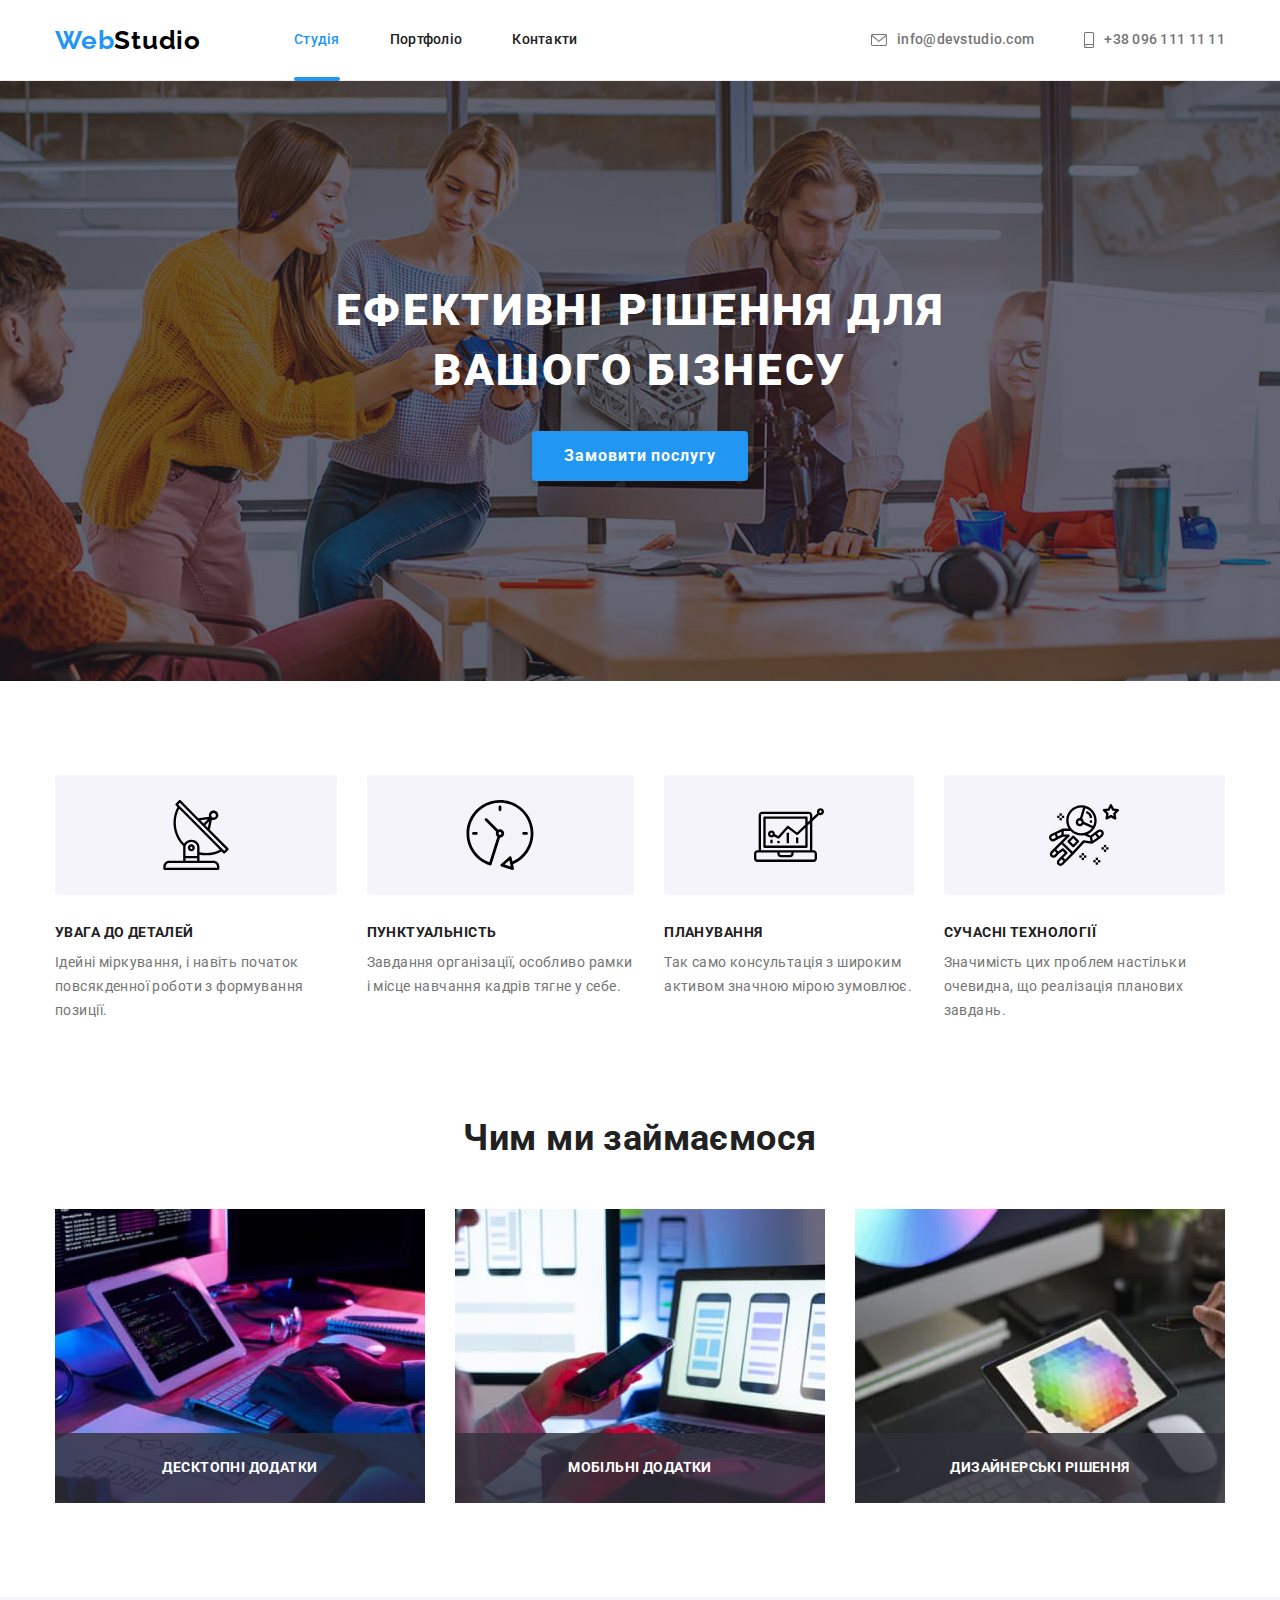
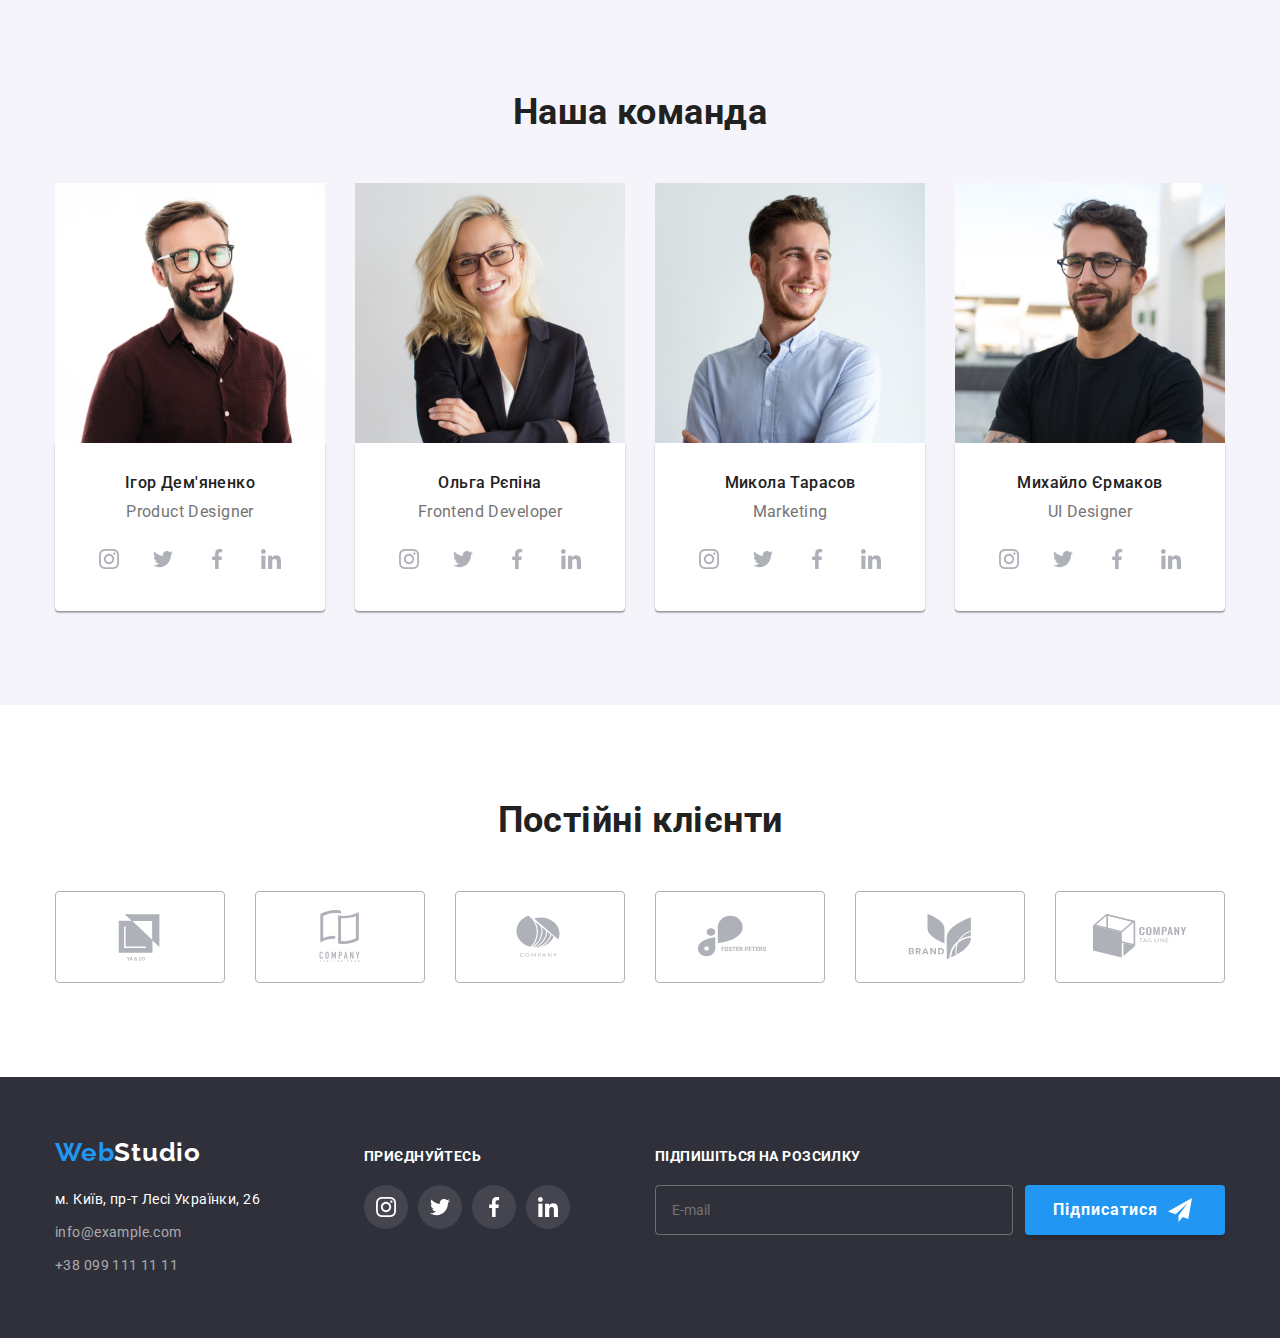
==== index.html @ 716a97ec "Made some changes" ====
<!DOCTYPE html>
<html lang="uk">
<head>
    <meta charset="UTF-8">
    <meta http-equiv="X-UA-Compatible" content="IE=edge">
    <meta name="viewport" content="width=device-width, initial-scale=1.0">
    <title>ВебСтудия</title>
    <link rel="preconnect" href="https://fonts.googleapis.com">
    <link rel="preconnect" href="https://fonts.gstatic.com" crossorigin>
    <link href="https://fonts.googleapis.com/css2?family=Raleway:wght@700&family=Roboto:wght@400;500;700;900&display=swap"
        rel="stylesheet"/>
    <link rel="stylesheet" href="https://cdn.jsdelivr.net/npm/modern-normalize@1.1.0/modern-normalize.min.css">
    <link rel="stylesheet" href="./css/main.min.css"/>
</head>
<body>
    <!-- HEADER -->
    <header class="page-header">
        <div class="container page-header-container">
            <nav class="page-nav">
                <a class="logo link" href="./index.html">Web<span class="logo-header">Studio</span></a>
                <ul class="menu list">
                    <li class="menu__item">
                        <a class="menu__link menu__link_current link" href="">Студія</a>
                    </li>
                    <li class="menu__item">
                        <a class="menu__link link" href="./portfolio.html">Портфоліо</a>
                    </li>
                    <li class="menu__item">
                        <a class="menu__link link" href="">Контакти</a>
                    </li>
                </ul>
            </nav>

        <ul class="menu contact list">
            <li class="menu__item">
                <a class="menu__email link" href="mailto:info@devstudio.com">info@devstudio.com
                    <svg class="menu__contact-icon" width="16" height="12">
                        <use href="./images/sprite.svg#icon-envelope"></use>
                    </svg>
                </a>
            </li>
            <li class="menu__item">
                <a class="menu__phone-number link" href="tel:+380961111111">+38 096 111 11 11
                    <svg class="menu__contact-icon" width="10" height="16">
                        <use href="./images/sprite.svg#icon-smartphone"></use>
                    </svg>
                </a>
            </li>
        </ul>
        </div>
    </header>

    <main>
        <!-- HERO -->
        <section class="section hero">
            <div class="container hero-bg">
             <h1 class="main-title">Ефективні рішення для<br>вашого бізнесу</h1>
             <button class="modal-btn" type="button" data-modal-open>Замовити послугу</button>
            </div>
        </section>
        <!-- ADVANTAGES -->
        <section class="section">
            <div class="container">
            <h2 hidden>Переваги</h2>
            <ul class="advantages menu list">
                <li class="list-item">
                    <div class="advantages-icon">
                    <svg width="70" height="70">
                        <use href="./images/sprite.svg#icon-antenna"></use>
                    </svg>
                    </div>
                    <h3 class="advantages-title">УВАГА ДО ДЕТАЛЕЙ</h3>
                    <p class="advantages-list">Ідейні міркування, і навіть початок повсякденної роботи з формування позиції.</p>
                </li>
                <li class="list-item">
                    <div class="advantages-icon">
                    <svg width="70" height="70">
                        <use href="./images/sprite.svg#icon-clock"></use>
                    </svg>
                    </div>
                    <h3 class="advantages-title">ПУНКТУАЛЬНІСТЬ</h3>
                    <p class="advantages-list">Завдання організації, особливо рамки і місце навчання кадрів тягне у себе.</p>
                </li>
                <li class="list-item">
                    <div class="advantages-icon">
                    <svg width="70" height="70">
                        <use href="./images/sprite.svg#icon-diagram"></use>
                    </svg>
                    </div>
                    <h3 class="advantages-title">ПЛАНУВАННЯ</h3>
                    <p class="advantages-list">Так само консультація з широким активом значною мірою зумовлює.</p>
                </li>
                <li class="list-item">
                    <div class="advantages-icon">
                    <svg width="70" height="70">
                        <use href="./images/sprite.svg#icon-astronaut"></use>
                    </svg>
                    </div>
                    <h3 class="advantages-title">СУЧАСНІ ТЕХНОЛОГІЇ</h3>
                    <p class="advantages-list">Значимість цих проблем настільки очевидна, що реалізація планових завдань.</p>
                </li>
            </ul>
            </div>
        </section>
        <!-- ABOUT -->
        <section class="section-about section">
            <div class="container">
            <h2 class="content-title secondary-title">Чим ми займаємося</h2>
            <ul class="menu list">
                <li class="list-item">
                    <div class="about-overlay-container">
                        <img class="project-foto" src="./images/about/box1.jpg" alt="людина набирає текст на планшеті" width="370" height="294">
                        <p class="overlay-about">десктопні додатки</p>
                    </div>
                </li>
                <li class="list-item">
                    <div class="about-overlay-container">
                        <img class="project-foto" src="./images/about/box2.jpg" alt="людина тримає телефон біля ноутбука" width="370"
                            height="294">
                        <p class="overlay-about">мобільні додатки</p>
                    </div>
                </li>
                <li class="list-item">
                    <div class="about-overlay-container">
                        <img class="project-foto" src="./images/about/box3.jpg" alt="людина тримає планшет" width="370" height="294">
                        <p class="overlay-about">дизайнерські рішення</p>
                    </div>
                </li>
            </ul>
            </div>
        </section>
        <!-- EMPLOYEES -->
        <section class="section employees">
            <div class="container">
            <h2 class="content-title secondary-title">Наша команда</h2>
            <ul class="menu list">
                <li class="employees-item list-item">
                    <img class="team-foto" src="./images/team/ігор_демяненко.jpg" alt="фото співробітника компанії" width="270" height="260">
                    <div class="team-box">
                    <h3 class="team-member">Ігор Дем'яненко</h3>
                    <p class="profesion-team-member" lang="en">Product Designer</p>
                    <ul class="icon-list list">
                        <li><a href="" class="icon link"><svg class="media-icons" width="20" height="20">
                                    <use href="./images/sprite.svg#icon-instagram"></use>
                                </svg></a></li>
                        <li><a href="" class="icon link"><svg class="media-icons" width="20" height="20">
                                    <use href="./images/sprite.svg#icon-twitter"></use>
                                </svg></a></li>
                        <li><a href="" class="icon link"><svg class="media-icons" width="20" height="20">
                                    <use href="./images/sprite.svg#icon-facebook"></use>
                                </svg></a></li>
                        <li><a href="" class="icon link"><svg class="media-icons" width="20" height="20">
                                    <use href="./images/sprite.svg#icon-linkedin"></use>
                                </svg></a></li>
                    </ul>
                    </div>
                </li>
                <li class="employees-item list-item">
                    <img class="team-foto" src="./images/team/ольга_рєпіна.jpg" alt="фото співробітника компанії" width="270" height="260">
                    <div class="team-box">
                    <h3 class="team-member">Ольга Рєпіна</h3>
                    <p class="profesion-team-member" lang="en">Frontend Developer</p>
                    <ul class="icon-list list">
                        <li><a href="" class="icon link"><svg class="media-icons" width="20" height="20">
                                    <use href="./images/sprite.svg#icon-instagram"></use>
                                </svg></a></li>
                        <li><a href="" class="icon link"><svg class="media-icons" width="20" height="20">
                                    <use href="./images/sprite.svg#icon-twitter"></use>
                                </svg></a></li>
                        <li><a href="" class="icon link"><svg class="media-icons" width="20" height="20">
                                    <use href="./images/sprite.svg#icon-facebook"></use>
                                </svg></a></li>
                        <li><a href="" class="icon link"><svg class="media-icons" width="20" height="20">
                                    <use href="./images/sprite.svg#icon-linkedin"></use>
                                </svg></a></li>
                    </ul>
                    </div>
                </li>
                <li class="employees-item list-item">
                    <img class="team-foto" src="./images/team/микола_тарасов.jpg" alt="фото співробітника компанії" width="270" height="260">
                    <div class="team-box">
                    <h3 class="team-member">Микола Тарасов</h3>
                    <p class="profesion-team-member" lang="en">Marketing</p>
                    <ul class="icon-list list">
                        <li><a href="" class="icon link"><svg class="media-icons" width="20" height="20">
                                    <use href="./images/sprite.svg#icon-instagram"></use>
                                </svg></a></li>
                        <li><a href="" class="icon link"><svg class="media-icons" width="20" height="20">
                                    <use href="./images/sprite.svg#icon-twitter"></use>
                                </svg></a></li>
                        <li><a href="" class="icon link"><svg class="media-icons" width="20" height="20">
                                    <use href="./images/sprite.svg#icon-facebook"></use>
                                </svg></a></li>
                        <li><a href="" class="icon link"><svg class="media-icons" width="20" height="20">
                                    <use href="./images/sprite.svg#icon-linkedin"></use>
                                </svg></a></li>
                    </ul>
                    </div>
                </li>
                <li class="employees-item list-item">
                    <img class="team-foto" src="./images/team/михайло_єрмаков.jpg" alt="фото співробітника компанії" width="270" height="260">
                    <div class="team-box">
                    <h3 class="team-member">Михайло Єрмаков</h3>
                    <p class="profesion-team-member" lang="en">UI Designer</p>
                    <ul class="icon-list list">
                        <li><a href="" class="icon link"><svg class="media-icons" width="20" height="20">
                                    <use href="./images/sprite.svg#icon-instagram"></use>
                                </svg></a></li>
                        <li><a href="" class="icon link"><svg class="media-icons" width="20" height="20">
                                    <use href="./images/sprite.svg#icon-twitter"></use>
                                </svg></a></li>
                        <li><a href="" class="icon link"><svg class="media-icons" width="20" height="20">
                                    <use href="./images/sprite.svg#icon-facebook"></use>
                                </svg></a></li>
                        <li><a href="" class="icon link"><svg class="media-icons" width="20" height="20">
                                    <use href="./images/sprite.svg#icon-linkedin"></use>
                                </svg></a></li>
                    </ul>
                    </div>
                </li>
            </ul>
            </div>
        </section>
    <!--CLIENTS-->
        <section class="section clients">
            <div class="container">
                <h2 class="content-title secondary-title">Постійні клієнти</h2>
                <ul class="clients-list menu list">
                    <li class="clients-item">
                        <a href="" class="clients-link link">
                            <svg class="clients-icon" width="106" height="60">
                        <use href="./images/sprite.svg#icon-logo-one"></use>
                    </svg>
                    </a>
                </li>
                    <li class="clients-item">
                        <a href="" class="clients-link link">
                            <svg class="clients-icon" width="160" height="60">
                        <use href="./images/sprite.svg#icon-logo-two"></use>
                    </svg>
                    </a>
                </li>
                    <li class="clients-item">
                        <a href="" class="clients-link link">
                            <svg class="clients-icon" width="106" height="60">
                        <use href="./images/sprite.svg#icon-logo-three"></use>
                    </svg>
                    </a>
                </li>
                    <li class="clients-item">
                        <a href="" class="clients-link link">
                            <svg class="clients-icon" width="106" height="60">
                        <use href="./images/sprite.svg#icon-logo-four"></use>
                    </svg>
                    </a>
                </li>
                    <li class="clients-item">
                        <a href="" class="clients-link link">
                            <svg class="clients-icon" width="106" height="60">
                        <use href="./images/sprite.svg#icon-logo-five"></use>
                    </svg>
                    </a>
                </li>
                    <li class="clients-item">
                        <a href="" class="clients-link link">
                            <svg class="clients-icon" width="106" height="60">
                        <use href="./images/sprite.svg#icon-logo-six"></use>
                    </svg>
                    </a>
                </li>
                </ul>
            </div>
        </section>
    </main>
    <!-- FOOTER -->
    <footer>
        <div class="footer-container container">
            <div class="adress-footer">
            <a class="logo link" href="./index.html">Web<span class="logo-footer">Studio</span></a>
            <address>
                <ul class="contact-footer list">
                    <li class="contact-footer__adress">
                        <a class="contact-footer__map link" href="https://goo.gl/maps/ppYzoB6r3DDobpqH9" target="_blank" rel="noopener noreferrer">м. Київ, пр-т Лесі Українки, 26</a>
                    </li>
                    <li class="contact-footer__adress">
                        <a class="contact-footer__mail link" href="mailto:info@example.com">info@example.com</a>
                    </li>
                    <li>
                        <a class="contact-footer__phone- link" href="tel:+380991111111">+38 099 111 11 11</a>
                    </li>
                </ul>
            </address>
            </div>
            <div class="social">
                <p class="social__title">приєднуйтесь</p>
                <ul class="social__list list">
                    <li class="social__item">
                        <a href="" class="social__link"><svg class="social__icon" width="20" height="20">
                            <use href="./images/sprite.svg#icon-instagram-footer"></use>
                        </svg>
                    </a>
                    </li>
                    <li class="social__item">
                        <a href="" class="social__link"><svg class="social__icon" width="20" height="20">
                                <use href="./images/sprite.svg#icon-twitter-footer"></use>
                            </svg>
                        </a>
                    </li>
                    <li class="social__item">
                        <a href="" class="social__link"><svg class="social__icon" width="20" height="20">
                                <use href="./images/sprite.svg#icon-facebook-footer"></use>
                            </svg>
                        </a>
                    </li>
                    <li class="social__item">
                        <a href="" class="social__link"><svg class="social__icon" width="20" height="20">
                                <use href="./images/sprite.svg#icon-linkedin-footer"></use>
                            </svg>
                        </a>
                    </li>
                </ul>
            </div>
            <div class="subscribe-wrapper">
                <p class="subscribe-wrapper__descr">Підпишіться на розсилку</p>
                <form class="subscribe-wrapper__modal-form">
                    <input type="email"
                    name="user_email"
                    class="subscribe-wrapper__input"
                    required
                    placeholder="E-mail">
                    <button type="submit" class="subscribe-wrapper__btn">Підписатися
                        <svg class="subscribe-wrapper__icon" width="24" height="24">
                            <use href="./images/sprite.svg#icon-send"></use>
                        </svg>
                    </button>
                </form>
            </div>
        </div>
    </footer>
    <!--MODAL WINDOW-->
    <div class="backdrop is-hidden" data-modal>
    <div class="modal">
        <button type="button" class="modal-close-btn" data-modal-close>
            <svg class="modal-close-btn-icon" width="18" height="18">
                <use href="./images/sprite.svg#icon-close-modal"></use>
            </svg>
        </button>
        <!--MODAL FORM-->
        <form class="modal-form">
            <p class="contact-form">Залиште свої дані, ми вам передзвонимо</p>
            <label class="modal-form-field">
                <span class="modal-form-input-desc">Ім'я</span>
                <span class="modal-form-input-wrapper">
                <input 
                    type="text" 
                    name="user_name" 
                    class="modal-form-input" 
                    required 
                    pattern="[a-zA-zа-яА-ЯіІїЇ]+" 
                    minlength="2">
                <svg class="modal-form-input-icon" width="18" height="18">
                    <use href="./images/sprite.svg#icon-person-modal-form"></use>
                </svg>
                </span>
            </label>
            <label class="modal-form-field">
                <span class="modal-form-input-desc">Телефон</span>
                <span class="modal-form-input-wrapper">
                    <input 
                    type="tel" 
                    name="user_phone" 
                    class="modal-form-input" 
                    required 
                    pattern="^[0-9]{3}-[0-9]{3}-[0-9]{2}-[0-9]{2}"
                    title="xxx-xxx-xx-xx">
                <svg class="modal-form-input-icon" width="18" height="18">
                    <use href="./images/sprite.svg#icon-phone-modal-form"></use>
                </svg>
                </span>
            </label>
            <label class="modal-form-field">
                <span class="modal-form-input-desc">Пошта</span>
                <span class="modal-form-input-wrapper">
                    <input 
                    type="email" 
                    name="user_email" 
                    class="modal-form-input" 
                    required>
                <svg class="modal-form-input-icon" width="18" height="18">
                    <use href="./images/sprite.svg#icon-email-modal-form"></use>
                </svg>
            </span>
            </label>
            <label class="modal-form-field">
                <span class="modal-form-input-desc">Коментар</span>
                <textarea 
                name="user_message" 
                class="modal-form-message"
                placeholder="Введіть текст"></textarea>
            </label>
            <input id="user-policy" type="checkbox" name="user_policy" class="modal-form-check visually-hidden">
            <label for="user-policy" class="modal-form-check-desc">Погоджуюся з розсилкою та приймаю&nbsp;<a href="" class="modal-form-check-link">Умови договору</a></label>
            <button type="submit" class="modal-form-submit">Відправити</button>
        </form>
    </div>
    </div>
    <script src="./js/modal.js"></script>
</body>
</html>
---- css/main.min.css ----
:root{--primary-font: "Roboto", sans-serif;--secondary-font: "Raleway", sans-serif;--accent-color: #2196F3;--transition-dur-and-fun: 250ms cubic-bezier(0.4, 0, 0.2, 1)}.visually-hidden{position:absolute;width:1px;height:1px;margin:-1px;padding:0;overflow:hidden;border:0;clip:rect(0 0 0 0)}h1,h2,h3,h4,p{margin-top:0;margin-bottom:0}ul,ol{margin:0;padding:0}button{cursor:pointer}.list{list-style:none}.link{text-decoration:none}body{font-family:var(--primary-font);font-size:14px;letter-spacing:.03em;color:#212121}.list-item:not(:last-child){margin-right:30px}img{display:block;max-width:100%;height:auto}.section{padding-top:94px;padding-bottom:94px}.container{width:1200px;margin-left:auto;margin-right:auto;padding-left:15px;padding-right:15px}.content-title{margin-bottom:50px;text-align:center}.backdrop{position:fixed;top:0;left:0;z-index:100;width:100%;height:100%;background-color:rgba(0,0,0,.2);transition:opacity var(--transition-dur-and-fun),visibility var(--transition-dur-and-fun)}.backdrop.is-hidden{opacity:0;visibility:hidden;pointer-events:none}.modal{position:absolute;top:50%;left:50%;transform:translate(-50%, -50%);width:528px;height:581px;background-color:#fff;box-shadow:0px 1px 3px rgba(0,0,0,.12),0px 1px 1px rgba(0,0,0,.14),0px 2px 1px rgba(0,0,0,.2);padding:40px}.modal-close-btn{position:absolute;top:8px;right:8px;display:flex;justify-content:center;align-items:center;width:30px;height:30px;border-radius:50%;background:#fff;border:1px solid rgba(0,0,0,.1);padding:0}.modal-close-btn-icon{fill:#000}.modal-close-btn-icon:hover,.modal-close-btn-icon:focus{fill:var(--accent-color)}.modal-form{display:flex;flex-direction:column}.modal-form-input{width:100%;height:40px;border:1px solid rgba(33,33,33,.2);border-radius:4px;padding-left:42px;transition:border-color var(--transition-dur-and-fun);cursor:pointer}.modal-form-input:focus{outline:none;border-color:var(--accent-color)}.modal-form-input-wrapper{position:relative;display:block}.modal-form-input-icon{position:absolute;top:50%;left:12px;transform:translateY(-50%);fill:#212121;transition:fill var(--transition-dur-and-fun)}.modal-form-input:focus+.modal-form-input-icon{fill:var(--accent-color)}.contact-form{text-align:center;font-weight:700;font-size:20px;line-height:1.15;letter-spacing:.03em;color:#212121;margin-bottom:12px}.modal-form-input-desc{display:block;font-weight:400;font-size:12px;line-height:1.17;letter-spacing:.01em;color:#757575;margin-bottom:4px}.modal-form-field{margin-bottom:10px}.modal-form-message{width:100%;height:120px;padding:12px 16px;resize:none;border:1px solid rgba(33,33,33,.2);border-radius:4px;transition:border-color var(--transition-dur-and-fun);margin-bottom:20px;cursor:pointer}.modal-form-message:focus{outline:none;border-color:var(--accent-color)}.modal-form-message::placeholder{color:rgba(117,117,117,.5)}.modal-form-check-desc{font-size:14px;line-height:1.71;letter-spacing:.03em;color:#757575;display:flex;justify-content:center;align-items:center;margin-bottom:30px;cursor:pointer}.modal-form-check-desc::before{display:block;content:"";border:1px solid #212121;margin-right:8px;background:#fff;width:16px;height:15px;border-radius:2px}.modal-form-check:checked+.modal-form-check-desc::before{background-image:url(../images/icon_check.svg);background-color:var(--accent-color);border-color:var(--accent-color);background-position:center;background-repeat:no-repeat}.modal-form-check:focus+.modal-form-check-desc::before{border-color:var(--accent-color);outline:none;transition:border-color var(--transition-dur-and-fun)}.modal-form-check-link{color:var(--accent-color)}.modal-form-submit{font-family:inherit;font-weight:700;font-size:16px;line-height:1.88;letter-spacing:.06em;padding:10px 52px;min-width:200px;align-self:center;border:none;text-align:center;color:#fff;background:#188ce8;box-shadow:0px 4px 4px rgba(0,0,0,.15);border-radius:4px;transition:background-color var(--transition-dur-and-fun)}.modal-form-submit:hover,.modal-form-submit:focus{background-color:var(--accent-color)}.page-header{border-bottom:1px solid #ececec}.page-header-container{display:flex;align-items:center}.page-nav{display:flex;align-items:center}.menu{display:flex;align-items:center}.logo{font-family:var(--secondary-font);font-weight:700;font-size:26px;line-height:1.19;letter-spacing:.03em;color:var(--accent-color);margin-right:93px}.logo-header{color:#000;padding-top:24px;padding-bottom:24px}.menu__item:not(:last-child){margin-right:50px}.menu__link{position:relative;font-weight:500;line-height:1.14;letter-spacing:.02em;color:#212121;display:block;padding-top:32px;padding-bottom:32px;transition:color var(--transition-dur-and-fun)}.menu__link:hover,.menu__link:focus{color:var(--accent-color)}.menu__link_current{color:var(--accent-color)}.menu__item .menu__link_current{color:var(--accent-color)}.menu__link_current::after{content:"";position:absolute;bottom:0;left:0;width:100%;height:4px;background-color:var(--accent-color);border-radius:2px;transition:background-color var(--transition-dur-and-fun);margin-bottom:-1px}.menu__link.menu__link_current:hover:after{background-color:var(--accent-color)}.menu__email,.menu__phone-number{display:block;padding-top:32px;padding-bottom:32px;display:flex;align-items:center}.contact{margin-left:auto}.menu__phone-number{font-weight:500;line-height:1.14;letter-spacing:.02em;color:#757575;transition:color var(--transition-dur-and-fun)}.menu__phone-number:hover,.menu__phone-number:focus{color:var(--accent-color)}.menu__email{font-weight:500;line-height:1.14;letter-spacing:.02em;color:#757575;transition:color var(--transition-dur-and-fun)}.menu__email:hover,.menu__email:focus{color:var(--accent-color)}.menu__contact-icon{margin-right:10px;fill:currentColor;order:-1;transition:fill var(--transition-dur-and-fun)}.menu__contact-icon:hover,.menu__contact-icon:focus{fill:#2196f3}.hero{margin-top:0px;text-align:center;padding-top:200px;padding-bottom:200px;background-color:#c4c4c4;background-image:linear-gradient(rgba(47, 48, 58, 0.4), rgba(47, 48, 58, 0.4)),url(../images/hero/bg.jpg);background-size:cover;background-position:center;background-repeat:no-repeat}.content-title-advantages{padding-bottom:10px}.main-title{font-weight:900;font-size:44px;line-height:1.36;letter-spacing:.06em;text-transform:uppercase;color:#fff;margin-bottom:30px;text-align:center}.modal-btn{font-family:inherit;font-weight:700;font-size:16px;line-height:1.88;letter-spacing:.06em;color:#fff;background-color:var(--accent-color);padding:10px 32px;border-radius:4px;border:rgba(0,0,0,0);box-shadow:0px 4px 4px rgba(0,0,0,.15);min-width:216px;text-align:center;transition:background-color var(--transition-dur-and-fun)}.modal-btn:hover,.modal-btn:focus{color:#fff;background-color:#188ce8;box-shadow:0px 4px 4px rgba(0,0,0,.15)}.advantages{align-items:stretch}.advantages-icon{display:flex;justify-content:center;align-items:center;margin-bottom:30px;height:120px;background:#f5f4fa;border-radius:4px}.advantages-title{font-weight:700;font-size:14px;line-height:1.14;text-transform:uppercase;margin-bottom:10px}.advantages-list{line-height:1.71;font-size:14px;color:#757575}.section-about{padding-top:0px}.secondary-title{font-weight:700;font-size:36px;line-height:1.17}.about-overlay-container{position:relative}.overlay-about{position:absolute;bottom:0;right:0;width:100%;height:70px;display:flex;justify-content:center;align-items:center;font-weight:700;font-size:14px;line-height:1.14;text-align:center;letter-spacing:.03em;color:#fff;background:rgba(47,48,58,.8);text-transform:uppercase}.employees{background-color:#f5f4fa}.employees-item{background-color:#fff;border-radius:0px 0px 4px 4px}.team-member{font-weight:500;font-size:16px;line-height:1.19;text-align:center;margin-bottom:10px}.profesion-team-member{font-size:16px;line-height:1.19;color:#757575;text-align:center;margin-bottom:16px}.team-foto{border-radius:0px}.icon-list{display:flex;justify-content:center;align-items:center;gap:10px}.icon{display:flex;justify-content:center;align-items:center;width:44px;height:44px;border-radius:50%;background-color:#fff;transition:background-color var(--transition-dur-and-fun)}.icon:hover,.icon:focus{background-color:var(--accent-color)}.media-icons{fill:#afb1b8;transition:fill var(--transition-dur-and-fun)}.icon:hover .media-icons,.icon:focus .media-icons{fill:#fff}.team-box{padding-top:30px;padding-bottom:30px;border-radius:0px 0px 4px 4px;box-shadow:0px 1px 3px rgba(0,0,0,.12),0px 1px 1px rgba(0,0,0,.14),0px 2px 1px rgba(0,0,0,.2)}.clients-item{display:flex;justify-content:center;align-items:center}.clients-link{display:flex;justify-content:center;align-items:center;width:170px;height:92px;border:1px solid #afb1b8;border-radius:4px;cursor:pointer;transition:border-color var(--transition-dur-and-fun)}.clients-link:hover,.clients-link:focus{border-color:var(--accent-color)}.clients-icon{fill:#afb1b8;transition:fill var(--transition-dur-and-fun)}.clients-list>li:not(:last-child){margin-right:30px}.clients-link:hover svg,.clients-link:focus svg{fill:var(--accent-color)}footer{background:#2f303a;padding-top:60px;padding-bottom:60px}.footer-container{display:flex;align-items:baseline}.logo-footer{color:#fff}.contact-footer__adress{margin-bottom:9px}.contact-footer{margin-top:20px}.contact-footer__map{font-style:normal;line-height:1.71;color:#fff;transition:color var(--transition-dur-and-fun)}.contact-footer__map:hover,.contact-footer__map:focus{color:var(--accent-color)}.contact-footer__mail{font-style:normal;line-height:1.71;color:rgba(255,255,255,.6);transition:color var(--transition-dur-and-fun)}.contact-footer__mail:hover,.contact-footer__mail:focus{color:var(--accent-color)}.contact-footer__phone-{font-style:normal;line-height:1.71;color:rgba(255,255,255,.6);transition:background-color var(--transition-dur-and-fun)}.contact-footer__phone-:hover,.contact-footer__phone-:focus{color:var(--accent-color)}.social__list{display:flex}.social{margin-left:70px}.social__list>li:not(:last-child){margin-right:10px}.social__title{color:#fff;margin-bottom:20px;line-height:1.14;letter-spacing:.03em;text-transform:uppercase;font-weight:700}.social__link{display:flex;justify-content:center;align-items:center;width:44px;height:44px;background-color:rgba(255,255,255,.1);border-radius:50%;transition:background-color var(--transition-dur-and-fun)}.social__link:hover,.social__link:focus{background-color:var(--accent-color)}.social__icon{fill:#fff}.subscribe-wrapper{margin-left:auto}.subscribe-wrapper__modal-form{display:flex}.subscribe-wrapper__descr{font-weight:700;font-size:14px;line-height:1.14;letter-spacing:.03em;text-transform:uppercase;color:#fff;margin-bottom:20px}.subscribe-wrapper__input{border:1px solid rgba(255,255,255,.3);background-color:rgba(0,0,0,0);border-radius:4px;margin-right:12px;height:50px;cursor:pointer;padding:15px 16px;width:358px;outline:none;color:#fff}.subscribe-wrapper__btn{background:var(--accent-color);box-shadow:0px 4px 4px rgba(0,0,0,.15);border-radius:4px;font-weight:700;font-size:16px;line-height:1.88;text-align:center;letter-spacing:.06em;color:#fff;border:none;padding:10px 28px;min-width:200px;display:flex;align-items:center;transition:background-color var(--transition-dur-and-fun)}.subscribe-wrapper__btn:hover,.subscribe-wrapper__btn:focus{background-color:#188ce8}.subscribe-wrapper__icon{fill:#fff;justify-content:center;align-items:center;margin-left:10px}.menu-btn__portfolio{font-family:inherit;font-weight:500;font-size:16px;line-height:1.63;color:#212121;background:#f5f4fa;padding:6px 22px;border-radius:4px;border:none;text-align:center;min-width:73px;transition:color var(--transition-dur-and-fun),background-color var(--transition-dur-and-fun),box-shadow var(--transition-dur-and-fun)}.menu-btn__portfolio:hover,.menu-btn__portfolio:focus{color:#fff;background-color:var(--accent-color);box-shadow:0px 3px 1px rgba(0,0,0,.1),0px 1px 2px rgba(0,0,0,.08),0px 2px 2px rgba(0,0,0,.12)}.menu-btn{justify-content:center;margin-bottom:50px}.menu-btn__item:not(:last-child){margin-right:8px}.project-box__title{font-weight:700;font-size:18px;line-height:2;letter-spacing:.06em;margin-bottom:4px;color:#212121}.project-box__type{font-size:16px;line-height:1.88;color:#757575}.portfolio{display:flex;flex-wrap:wrap;gap:30px}.portfolio-gallery{position:relative;overflow:hidden}.portfolio-gallery__desc{position:absolute;top:0;left:0;width:100%;height:100%;overflow:auto;transform:translate(0, 100%);transition:transform var(--transition-dur-and-fun);background:rgba(33,150,243,.9);font-size:18px;line-height:1.56;letter-spacing:.03em;font-weight:400;color:#fff;padding:63px 24px}.portfolio__link:hover .portfolio-gallery__desc,.portfolio__link:focus .portfolio-gallery__desc{transform:translate(0, 0)}.portfolio-gallery__cards{flex-basis:calc((100% - 60px)/3);display:block}.project-box{padding:20px 24px;background:#fff;border-left:1px solid #eee;border-right:1px solid #eee;border-bottom:1px solid #eee}.portfolio__link{display:block;transition:box-shadow var(--transition-dur-and-fun)}.portfolio__link:hover,.portfolio__link:focus{box-shadow:0px 1px 1px rgba(0,0,0,.12),0px 4px 4px rgba(0,0,0,.06),1px 4px 6px rgba(0,0,0,.16)}/*# sourceMappingURL=main.min.css.map */
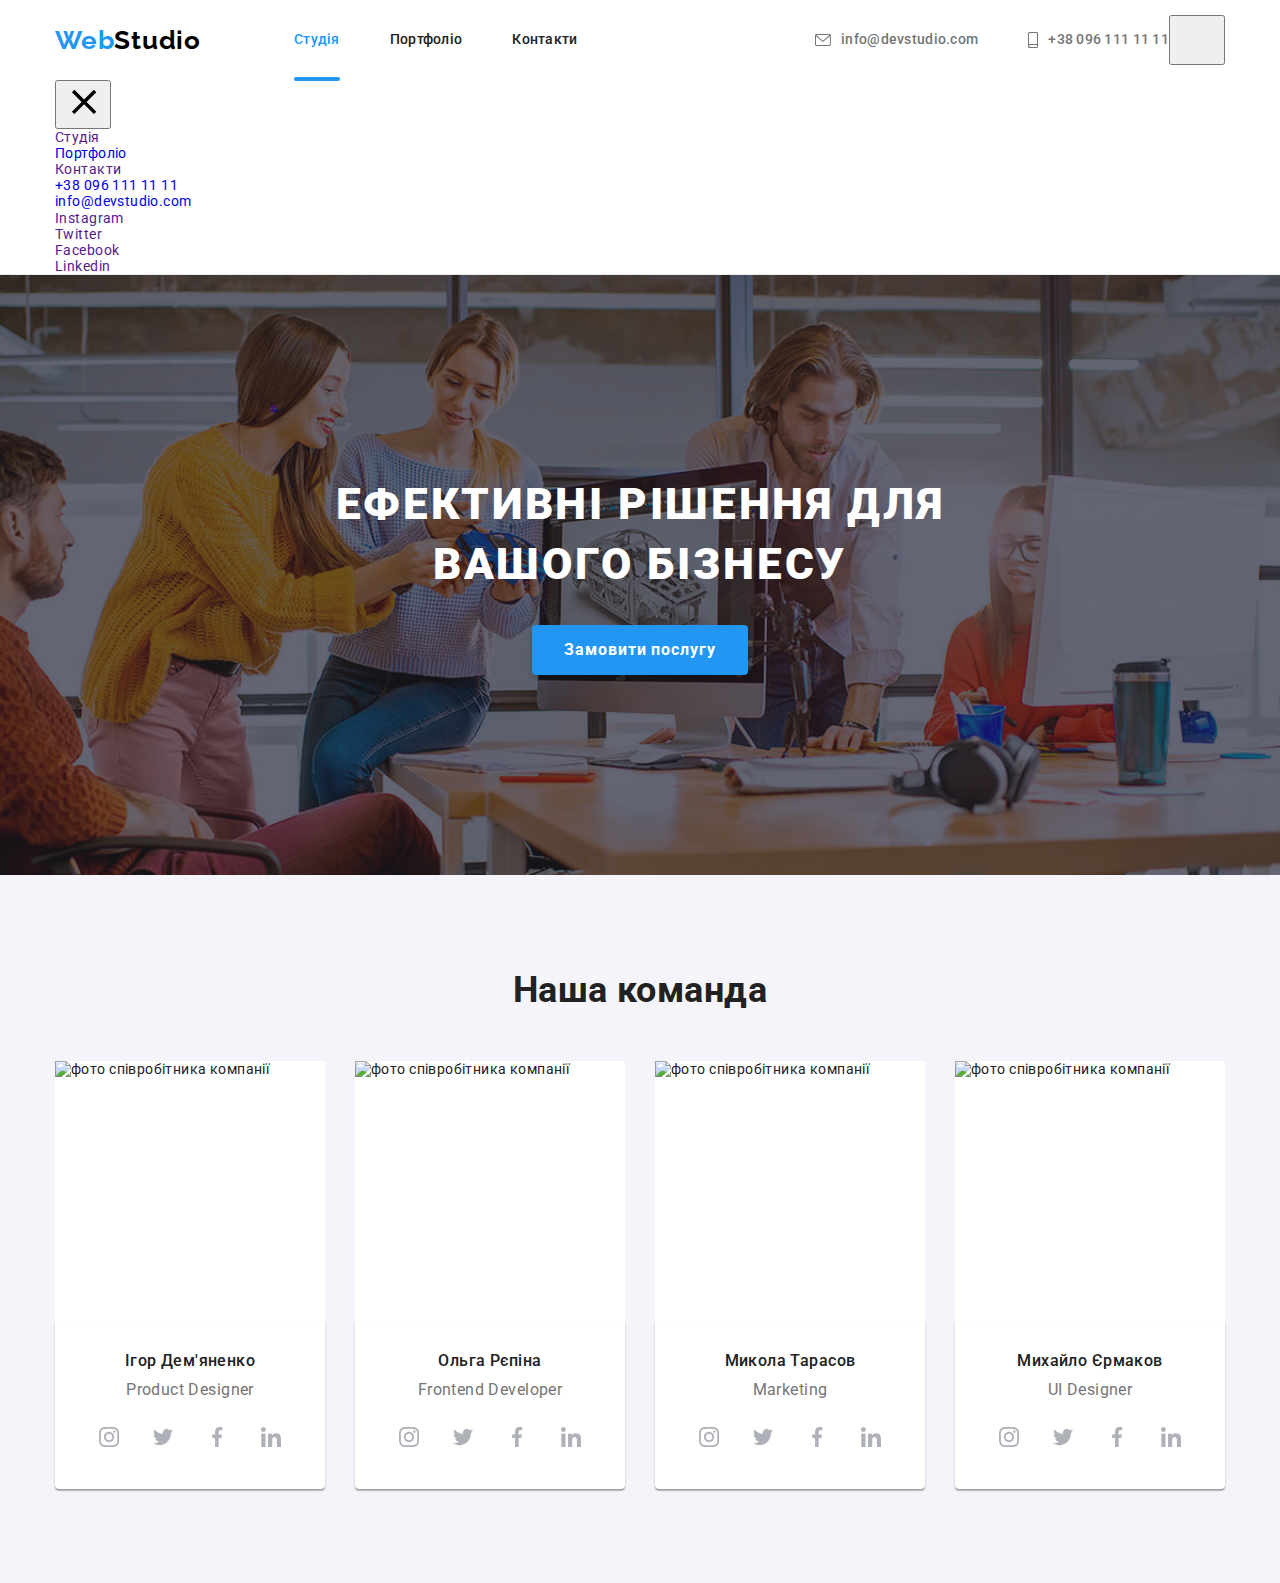
==== commit d0309ccf: "Update index.html" ====
--- a/index.html
+++ b/index.html
@@ -18,7 +18,7 @@
         <div class="container page-header-container">
             <nav class="page-nav">
                 <a class="logo link" href="./index.html">Web<span class="logo-header">Studio</span></a>
-                <ul class="menu list">
+                <ul class="menu list menu-header">
                     <li class="menu__item">
                         <a class="menu__link menu__link_current link" href="">Студія</a>
                     </li>
@@ -30,36 +30,92 @@
                     </li>
                 </ul>
             </nav>
-
-        <ul class="menu contact list">
-            <li class="menu__item">
-                <a class="menu__email link" href="mailto:info@devstudio.com">info@devstudio.com
-                    <svg class="menu__contact-icon" width="16" height="12">
-                        <use href="./images/sprite.svg#icon-envelope"></use>
-                    </svg>
-                </a>
-            </li>
-            <li class="menu__item">
-                <a class="menu__phone-number link" href="tel:+380961111111">+38 096 111 11 11
-                    <svg class="menu__contact-icon" width="10" height="16">
-                        <use href="./images/sprite.svg#icon-smartphone"></use>
-                    </svg>
-                </a>
-            </li>
-        </ul>
+            <ul class="menu contact list">
+                <li class="menu__item">
+                    <a class="menu__email link" href="mailto:info@devstudio.com">info@devstudio.com
+                        <svg class="menu__contact-icon" width="16" height="12">
+                            <use href="./images/sprite.svg#icon-envelope"></use>
+                        </svg>
+                    </a>
+                </li>
+                <li class="menu__item">
+                    <a class="menu__phone-number link" href="tel:+380961111111">+38 096 111 11 11
+                        <svg class="menu__contact-icon" width="10" height="16">
+                            <use href="./images/sprite.svg#icon-smartphone"></use>
+                        </svg>
+                    </a>
+                </li>
+            </ul>
+            <button type="button" class="mobile-menu-open" data-menu-open>
+                <svg class="mobile-menu-open_icon" width="40" height="40">
+                    <use href="./images/sprite.svg#burger-icon"></use>
+                </svg>
+            </button>
+            </div>
+        
+        <div class="mobile-menu" data-menu>
+            <div class="container mobile-menu__container">
+                <button class="mobile-menu__close-btn" data-menu-close>
+                    <svg class="mobile-menu__close-icon" width="40" height="40">
+                        <use href="./images/sprite.svg#icon-close-modal"></use>
+                    </svg>
+                </button>
+
+                <div class="mobile-menu-nav">
+                    <ul class="mobile-menu-nav__list list">
+                        <li class="mobile-menu-nav__item">
+                            <a class="mobile-menu-nav__link mobile-menu-nav__link_current link" href="">Студія</a>
+                        </li>
+                        <li class="mobile-menu-nav__item">
+                            <a class="mobile-menu-nav__link link" href="./portfolio.html">Портфоліо</a>
+                        </li>
+                        <li class="mobile-menu-nav__item">
+                            <a class="mobile-menu-nav__link link" href="">Контакти</a>
+                        </li>
+                    </ul>
+                </div>
+                <div class="mobile-menu-contact">
+                <ul class="mobile-menu-contact_list list">
+                    <li class="mobile-menu-contact__item">
+                        <a class="mobile-menu-contact__phone link" href="tel:+380961111111">+38 096 111 11 11</a>
+                    </li>
+                    <li class="mobile-menu-contact__item">
+                        <a class="mobile-menu-contact__email link" href="mailto:info@devstudio.com">info@devstudio.com</a>
+                    </li>
+                </ul>
+                <ul class="menu-social list">
+                    <li class="menu-social__item">
+                        <a class="menu-social__link link" href="">Instagram</a>
+                    </li>
+                    <li class="menu-social__item">
+                        <a class="menu-social__link link" href="">Twitter</a>
+                    </li>
+                    <li class="menu-social__item">
+                        <a class="menu-social__link link" href="">Facebook</a>
+                    </li>
+                    <li class="menu-social__item">
+                        <a class="menu-social__link link" href="">Linkedin</a>
+                    </li>
+                </ul>
+                </div>
+            </div>
         </div>
     </header>
 
     <main>
+        
         <!-- HERO -->
+
         <section class="section hero">
             <div class="container hero-bg">
              <h1 class="main-title">Ефективні рішення для<br>вашого бізнесу</h1>
              <button class="modal-btn" type="button" data-modal-open>Замовити послугу</button>
             </div>
         </section>
+
         <!-- ADVANTAGES -->
-        <section class="section">
+
+        <!-- <section class="section">
             <div class="container">
             <h2 hidden>Переваги</h2>
             <ul class="advantages menu list">
@@ -101,9 +157,11 @@
                 </li>
             </ul>
             </div>
-        </section>
+        </section> -->
+
         <!-- ABOUT -->
-        <section class="section-about section">
+
+        <!-- <section class="section-about section">
             <div class="container">
             <h2 class="content-title secondary-title">Чим ми займаємося</h2>
             <ul class="menu list">
@@ -122,20 +180,35 @@
                 </li>
                 <li class="list-item">
                     <div class="about-overlay-container">
-                        <img class="project-foto" src="./images/about/box3.jpg" alt="людина тримає планшет" width="370" height="294">
+                            <img class="project-foto" src="./images/desktop/index/about/box3-desktop.jpg" alt="людина тримає планшет" width="370" height="294">
+                        
                         <p class="overlay-about">дизайнерські рішення</p>
                     </div>
                 </li>
             </ul>
             </div>
-        </section>
+        </section> -->
+
         <!-- EMPLOYEES -->
+
         <section class="section employees">
             <div class="container">
             <h2 class="content-title secondary-title">Наша команда</h2>
             <ul class="menu list">
                 <li class="employees-item list-item">
-                    <img class="team-foto" src="./images/team/ігор_демяненко.jpg" alt="фото співробітника компанії" width="270" height="260">
+                    <picture>
+                        <source 
+                        srcset="./images/desktop/index/team/igor_demianenko-desktop.jpg 1x, ./images/desktop/index/team/igor_demianenko@2x-desktop.jpg 2x"
+                        media="(min-width: 1200px)">
+                        <source 
+                        srcset="./images/tablet/index/team/igor_demianenko-tablet.jpg 1x, ./images/tablet/index/team/igor_demianenko@2x-tablet.jpg 2x"
+                        media="(min-width: 768px)">
+                        <source 
+                        srcset="./images/mobile/index/team/igor_demianenko-mobile.jpg 1x, ./images/mobile/index/team/igor_demianenko@2x-mobile.jpg 2x"
+                        media="(max-width: 767px)">
+                        <img class="team-foto" src="./images/desktop/index/team/igor_demianenko-desktop.jpg" alt="фото співробітника компанії" width="270"
+                            height="260">
+                    </picture>
                     <div class="team-box">
                     <h3 class="team-member">Ігор Дем'яненко</h3>
                     <p class="profesion-team-member" lang="en">Product Designer</p>
@@ -156,7 +229,18 @@
                     </div>
                 </li>
                 <li class="employees-item list-item">
-                    <img class="team-foto" src="./images/team/ольга_рєпіна.jpg" alt="фото співробітника компанії" width="270" height="260">
+                    <picture>
+                        <source
+                            srcset="./images/desktop/index/team/olga_repina-desktop.jpg 1x, ./images/desktop/index/team/olga_repina@2x-desktop.jpg 2x"
+                            media="(min-width: 1200px)">
+                        <source
+                            srcset="./images/tablet/index/team/olga_repina-tablet.jpg 1x, ./images/tablet/index/team/olga_repina@2x-tablet.jpg 2x"
+                            media="(min-width: 768px)">
+                        <source
+                            srcset="./images/mobile/index/team/olga_repina-mobile.jpg 1x, ./images/mobile/index/team/olga_repina@2x-mobile.jpg 2x"
+                            media="(max-width: 767px)">
+                    <img class="team-foto" src="./images/desktop/index/team/olga_repina-desktop.jpg" alt="фото співробітника компанії" width="270" height="260">
+                    </picture>
                     <div class="team-box">
                     <h3 class="team-member">Ольга Рєпіна</h3>
                     <p class="profesion-team-member" lang="en">Frontend Developer</p>
@@ -177,7 +261,18 @@
                     </div>
                 </li>
                 <li class="employees-item list-item">
-                    <img class="team-foto" src="./images/team/микола_тарасов.jpg" alt="фото співробітника компанії" width="270" height="260">
+                    <picture>
+                        <source
+                            srcset="./images/desktop/index/team/mikola_tarasov-desktop.jpg 1x, ./images/desktop/index/team/mikola_tarasov@2x-desktop.jpg 2x"
+                            media="(min-width: 1200px)">
+                        <source
+                            srcset="./images/tablet/index/team/mikola_tarasov-tablet.jpg 1x, ./images/tablet/index/team/mikola_tarasov@2x-tablet.jpg 2x"
+                            media="(min-width: 768px)">
+                        <source
+                            srcset="./images/mobile/index/team/mikola_tarasov-mobile.jpg 1x, ./images/mobile/index/team/mikola_tarasov@2x-mobile.jpg 2x"
+                            media="(max-width: 767px)">
+                    <img class="team-foto" src="./images/desktop/index/team/mikola_tarasov-desktop.jpg" alt="фото співробітника компанії" width="270" height="260">
+                    </picture>
                     <div class="team-box">
                     <h3 class="team-member">Микола Тарасов</h3>
                     <p class="profesion-team-member" lang="en">Marketing</p>
@@ -198,7 +293,18 @@
                     </div>
                 </li>
                 <li class="employees-item list-item">
-                    <img class="team-foto" src="./images/team/михайло_єрмаков.jpg" alt="фото співробітника компанії" width="270" height="260">
+                    <picture>
+                        <source
+                            srcset="./images/desktop/index/team/mikhaylo_ermakov-desktop.jpg 1x, ./images/desktop/index/team/mikhaylo_ermakov@2x-desktop.jpg 2x"
+                            media="(min-width: 1200px)">
+                        <source
+                            srcset="./images/tablet/index/team/mikhaylo_ermakov-tablet.jpg 1x, ./images/tablet/index/team/mikhaylo_ermakov@2x-tablet.jpg 2x"
+                            media="(min-width: 768px)">
+                        <source
+                            srcset="./images/mobile/index/team/mikhaylo_ermakov-mobile.jpg 1x, ./images/mobile/index/team/mikhaylo_ermakov@2x-mobile.jpg 2x"
+                            media="(max-width: 767px)">
+                    <img class="team-foto" src="./images/desktop/index/team/mikhaylo_ermakov-desktop.jpg" alt="фото співробітника компанії" width="270" height="260">
+                    </picture>
                     <div class="team-box">
                     <h3 class="team-member">Михайло Єрмаков</h3>
                     <p class="profesion-team-member" lang="en">UI Designer</p>
@@ -221,8 +327,10 @@
             </ul>
             </div>
         </section>
+
     <!--CLIENTS-->
-        <section class="section clients">
+
+        <!-- <section class="section clients">
             <div class="container">
                 <h2 class="content-title secondary-title">Постійні клієнти</h2>
                 <ul class="clients-list menu list">
@@ -270,10 +378,12 @@
                 </li>
                 </ul>
             </div>
-        </section>
+        </section> -->
     </main>
+
     <!-- FOOTER -->
-    <footer>
+
+    <!-- <footer>
         <div class="footer-container container">
             <div class="adress-footer">
             <a class="logo link" href="./index.html">Web<span class="logo-footer">Studio</span></a>
@@ -336,17 +446,21 @@
                 </form>
             </div>
         </div>
-    </footer>
+    </footer> -->
+
     <!--MODAL WINDOW-->
-    <div class="backdrop is-hidden" data-modal>
+
+    <!-- <div class="backdrop is-hidden" data-modal>
     <div class="modal">
         <button type="button" class="modal-close-btn" data-modal-close>
             <svg class="modal-close-btn-icon" width="18" height="18">
                 <use href="./images/sprite.svg#icon-close-modal"></use>
             </svg>
-        </button>
+        </button> -->
+
         <!--MODAL FORM-->
-        <form class="modal-form">
+
+        <!-- <form class="modal-form">
             <p class="contact-form">Залиште свої дані, ми вам передзвонимо</p>
             <label class="modal-form-field">
                 <span class="modal-form-input-desc">Ім'я</span>
@@ -404,6 +518,7 @@
         </form>
     </div>
     </div>
-    <script src="./js/modal.js"></script>
+        <script src="./js/modal.js"></script> -->
+        <script src="./js/mobile-menu.js"></script>
 </body>
 </html>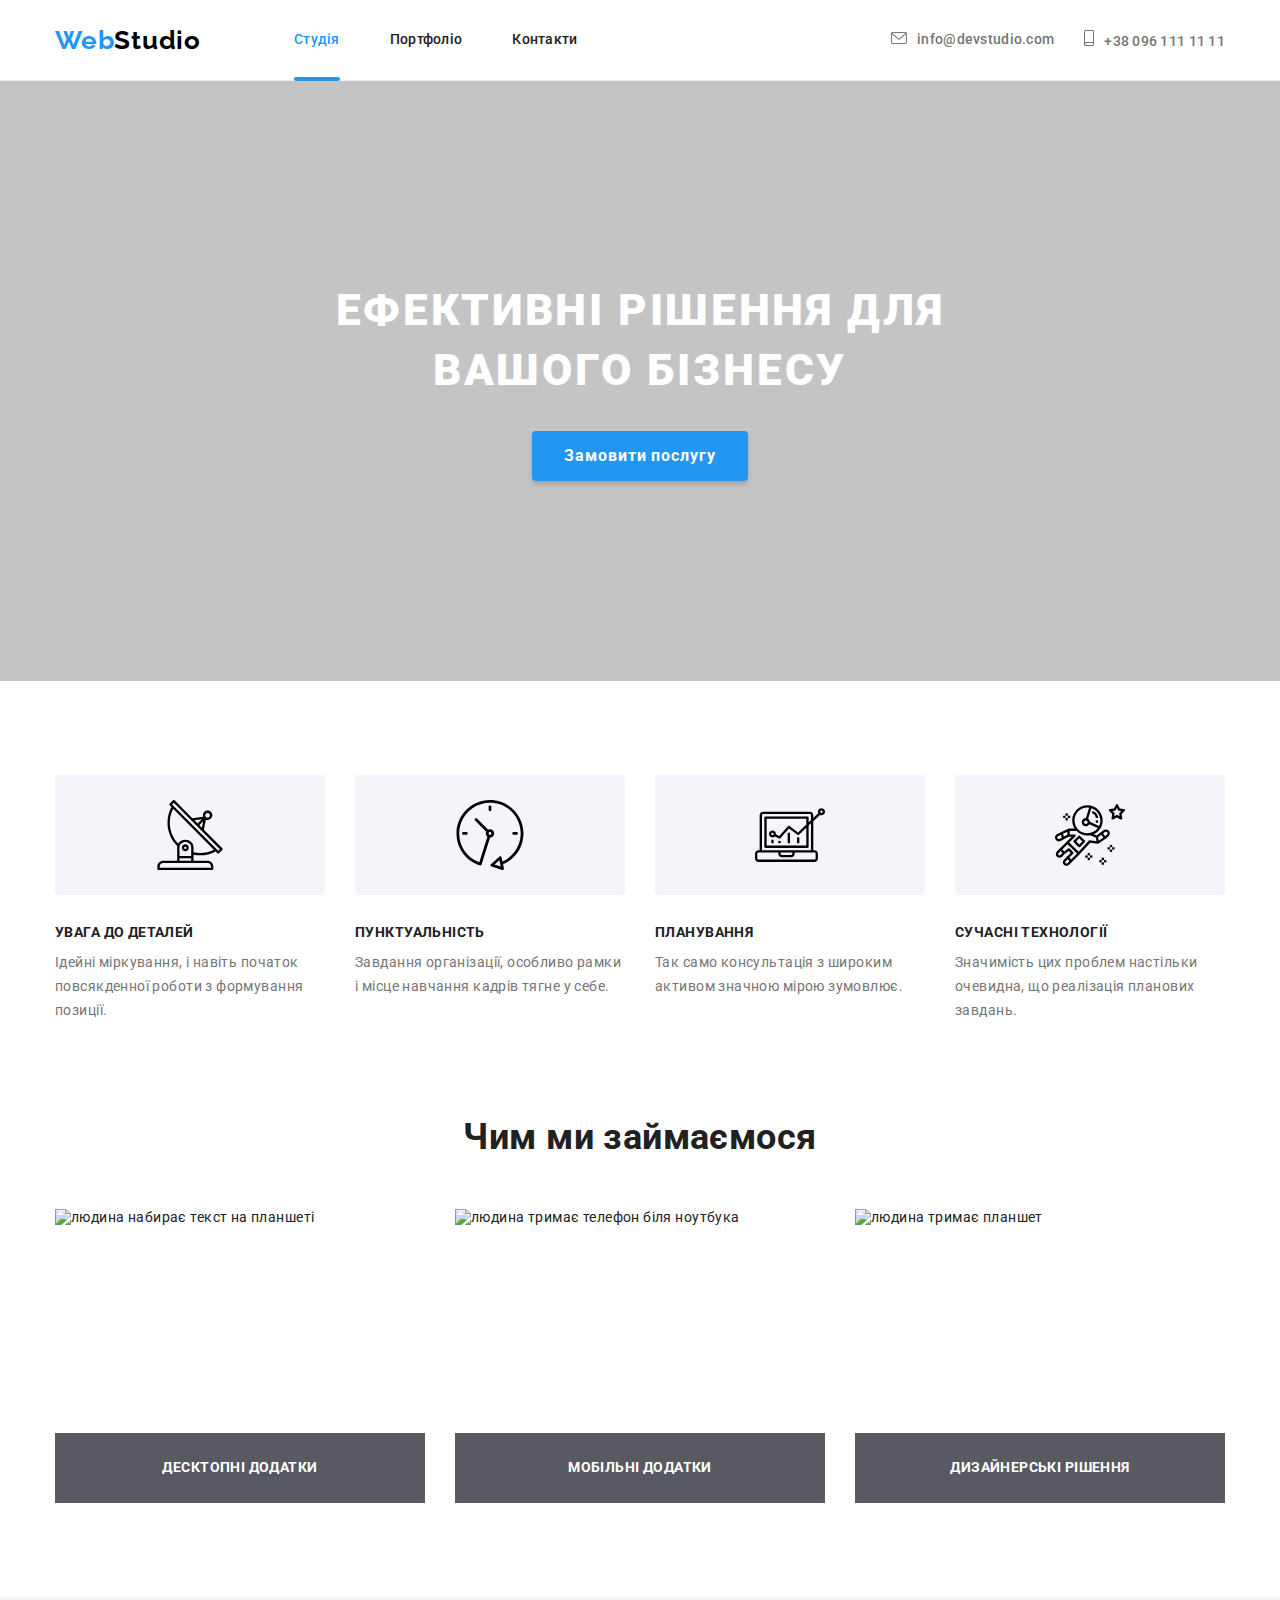
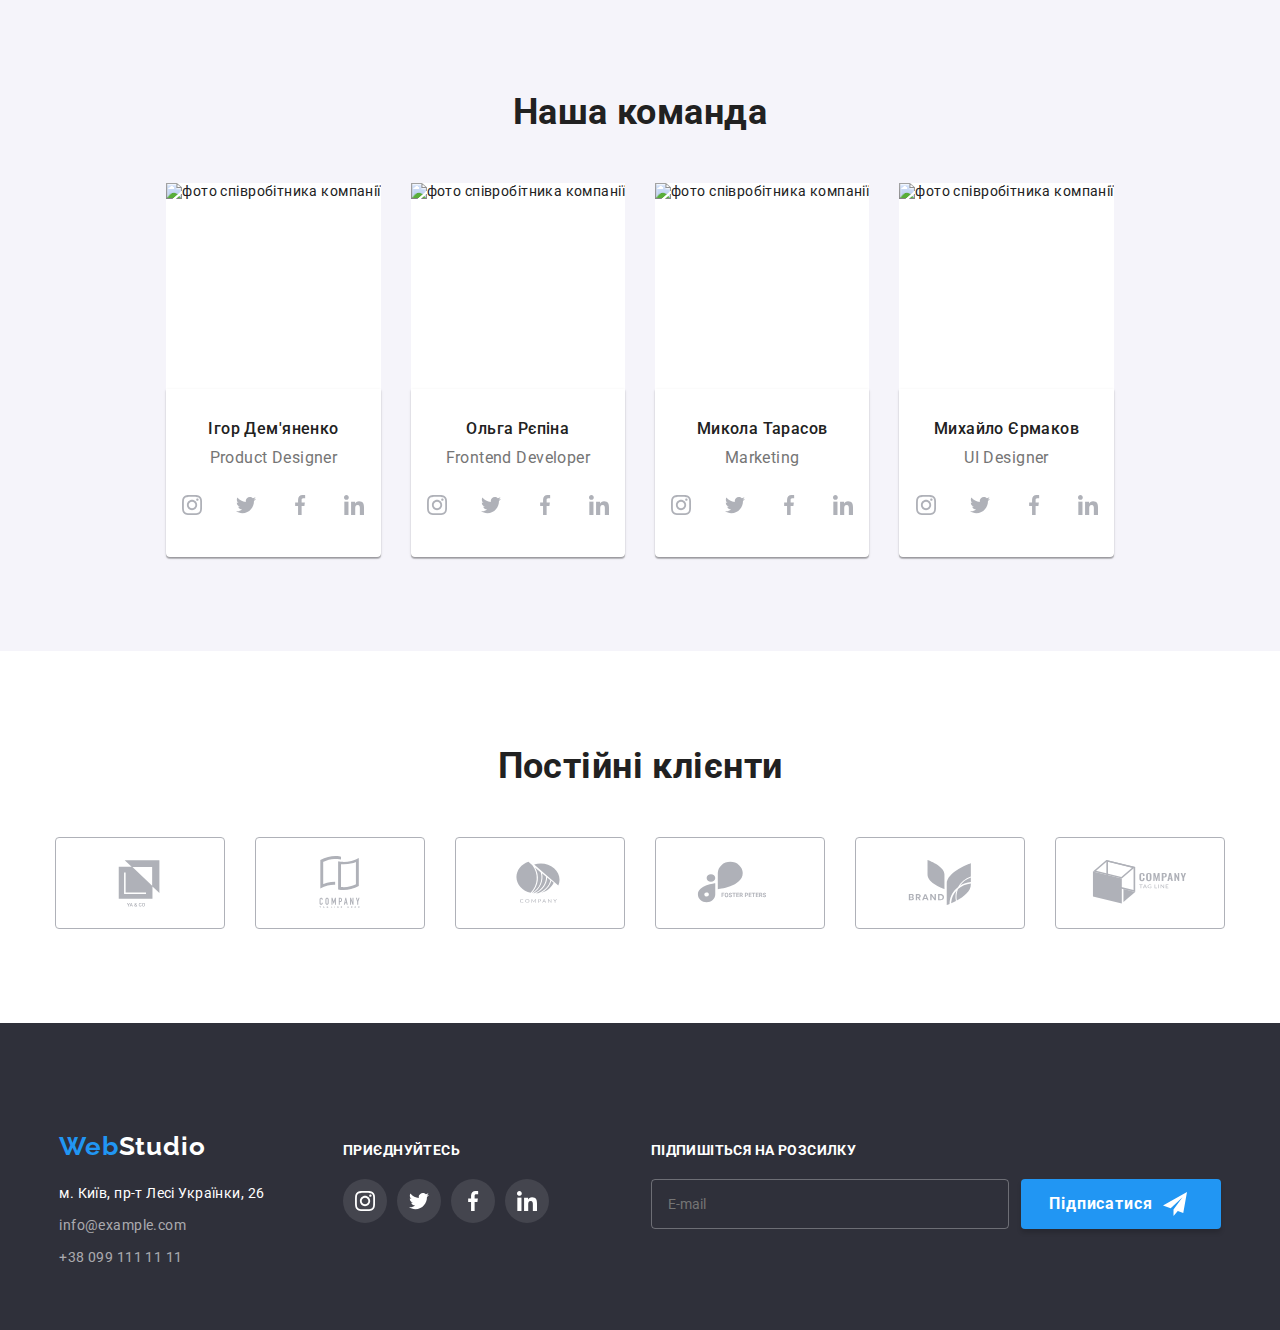
==== commit 5280bc40: "some changes" ====
--- a/index.html
+++ b/index.html
@@ -18,31 +18,31 @@
         <div class="container page-header-container">
             <nav class="page-nav">
                 <a class="logo link" href="./index.html">Web<span class="logo-header">Studio</span></a>
-                <ul class="menu list menu-header">
-                    <li class="menu__item">
-                        <a class="menu__link menu__link_current link" href="">Студія</a>
-                    </li>
-                    <li class="menu__item">
-                        <a class="menu__link link" href="./portfolio.html">Портфоліо</a>
-                    </li>
-                    <li class="menu__item">
-                        <a class="menu__link link" href="">Контакти</a>
+                <ul class="menu-header list">
+                    <li class="menu-header__item">
+                        <a class="menu-header__link menu-header__link_current link" href="">Студія</a>
+                    </li>
+                    <li class="menu-header__item">
+                        <a class="menu-header__link link" href="./portfolio.html">Портфоліо</a>
+                    </li>
+                    <li class="menu-header__item">
+                        <a class="menu-header__link link" href="">Контакти</a>
                     </li>
                 </ul>
             </nav>
-            <ul class="menu contact list">
-                <li class="menu__item">
-                    <a class="menu__email link" href="mailto:info@devstudio.com">info@devstudio.com
-                        <svg class="menu__contact-icon" width="16" height="12">
-                            <use href="./images/sprite.svg#icon-envelope"></use>
-                        </svg>
-                    </a>
-                </li>
-                <li class="menu__item">
-                    <a class="menu__phone-number link" href="tel:+380961111111">+38 096 111 11 11
-                        <svg class="menu__contact-icon" width="10" height="16">
-                            <use href="./images/sprite.svg#icon-smartphone"></use>
-                        </svg>
+            
+            <ul class="menu-header contact list">
+                <li class="menu-header__item-contacts">
+                    <a class="menu-header__email link" href="mailto:info@devstudio.com"><svg class="menu-header__contact-icon" width="16" height="12">
+                        <use href="./images/sprite.svg#icon-envelope"></use>
+                    </svg>info@devstudio.com
+                    </a>
+                </li>
+                <li class="menu-header__item-contacts">
+                    
+                    <a class="menu-header__phone-number link" href="tel:+380961111111"><svg class="menu-header__contact-icon" width="10" height="16">
+                        <use href="./images/sprite.svg#icon-smartphone"></use>
+                    </svg>+38 096 111 11 11
                     </a>
                 </li>
             </ul>
@@ -64,7 +64,7 @@
                 <div class="mobile-menu-nav">
                     <ul class="mobile-menu-nav__list list">
                         <li class="mobile-menu-nav__item">
-                            <a class="mobile-menu-nav__link mobile-menu-nav__link_current link" href="">Студія</a>
+                            <a class="mobile-menu-nav__link mobile-menu-nav__link_current link" href="./index.html">Студія</a>
                         </li>
                         <li class="mobile-menu-nav__item">
                             <a class="mobile-menu-nav__link link" href="./portfolio.html">Портфоліо</a>
@@ -115,11 +115,11 @@
 
         <!-- ADVANTAGES -->
 
-        <!-- <section class="section">
+        <section class="section">
             <div class="container">
             <h2 hidden>Переваги</h2>
             <ul class="advantages menu list">
-                <li class="list-item">
+                <li class="list-item-advantages">
                     <div class="advantages-icon">
                     <svg width="70" height="70">
                         <use href="./images/sprite.svg#icon-antenna"></use>
@@ -128,7 +128,7 @@
                     <h3 class="advantages-title">УВАГА ДО ДЕТАЛЕЙ</h3>
                     <p class="advantages-list">Ідейні міркування, і навіть початок повсякденної роботи з формування позиції.</p>
                 </li>
-                <li class="list-item">
+                <li class="list-item-advantages">
                     <div class="advantages-icon">
                     <svg width="70" height="70">
                         <use href="./images/sprite.svg#icon-clock"></use>
@@ -137,7 +137,7 @@
                     <h3 class="advantages-title">ПУНКТУАЛЬНІСТЬ</h3>
                     <p class="advantages-list">Завдання організації, особливо рамки і місце навчання кадрів тягне у себе.</p>
                 </li>
-                <li class="list-item">
+                <li class="list-item-advantages">
                     <div class="advantages-icon">
                     <svg width="70" height="70">
                         <use href="./images/sprite.svg#icon-diagram"></use>
@@ -146,7 +146,7 @@
                     <h3 class="advantages-title">ПЛАНУВАННЯ</h3>
                     <p class="advantages-list">Так само консультація з широким активом значною мірою зумовлює.</p>
                 </li>
-                <li class="list-item">
+                <li class="list-item-advantages">
                     <div class="advantages-icon">
                     <svg width="70" height="70">
                         <use href="./images/sprite.svg#icon-astronaut"></use>
@@ -157,37 +157,63 @@
                 </li>
             </ul>
             </div>
-        </section> -->
+        </section>
 
         <!-- ABOUT -->
 
-        <!-- <section class="section-about section">
+        <section class="section-about section">
             <div class="container">
             <h2 class="content-title secondary-title">Чим ми займаємося</h2>
             <ul class="menu list">
                 <li class="list-item">
                     <div class="about-overlay-container">
-                        <img class="project-foto" src="./images/about/box1.jpg" alt="людина набирає текст на планшеті" width="370" height="294">
+                        <picture>
+                            <source
+                                srcset="./images/desktop/index/about/box1-desktop.jpg 1x, ./images/desktop/index/about/box1-desktop.jpg 2x"
+                                media="(min-width: 1200px)">
+                            <source
+                                srcset="./images/tablet/index/about/box1-tablet.jpg 1x, ./images/tablet/index/about/box1-tablet.jpg 2x"
+                                media="(min-width: 768px)">
+                            <source
+                                srcset="./images/mobile/index/about/box1-mobile.jpg 1x, ./images/mobile/index/about/box1-mobile.jpg 2x"
+                                media="(max-width: 767px)">
+                        <img class="project-foto" src="./images/desktop/index/about/box1-desktop.jpg" alt="людина набирає текст на планшеті" width="370" height="294">
+                        </picture>
                         <p class="overlay-about">десктопні додатки</p>
                     </div>
                 </li>
                 <li class="list-item">
                     <div class="about-overlay-container">
-                        <img class="project-foto" src="./images/about/box2.jpg" alt="людина тримає телефон біля ноутбука" width="370"
+                        <picture>
+                            <source srcset="./images/desktop/index/about/box2-desktop.jpg 1x, ./images/desktop/index/about/box2-desktop.jpg 2x"
+                                media="(min-width: 1200px)">
+                            <source srcset="./images/tablet/index/about/box2-tablet.jpg 1x, ./images/tablet/index/about/box2-tablet.jpg 2x"
+                                media="(min-width: 768px)">
+                            <source srcset="./images/mobile/index/about/box2-mobile.jpg 1x, ./images/mobile/index/about/box2-mobile.jpg 2x"
+                                media="(max-width: 767px)">
+                        <img class="project-foto" src="./images/desktop/index/about/box2-desktop.jpg" alt="людина тримає телефон біля ноутбука" width="370"
                             height="294">
+                            </picture>
                         <p class="overlay-about">мобільні додатки</p>
                     </div>
                 </li>
                 <li class="list-item">
                     <div class="about-overlay-container">
-                            <img class="project-foto" src="./images/desktop/index/about/box3-desktop.jpg" alt="людина тримає планшет" width="370" height="294">
-                        
+                        <picture>
+                            <source srcset="./images/desktop/index/about/box3-desktop.jpg 1x, ./images/desktop/index/about/box3-desktop.jpg 2x"
+                                media="(min-width: 1200px)">
+                            <source srcset="./images/tablet/index/about/box3-tablet.jpg 1x, ./images/tablet/index/about/box3-tablet.jpg 2x"
+                                media="(min-width: 768px)">
+                            <source srcset="./images/mobile/index/about/box3-mobile.jpg 1x, ./images/mobile/index/about/box3-mobile.jpg 2x"
+                                media="(max-width: 767px)">
+                            <img class="project-foto" src="./images/mobile/index/about/box3-desktop.jpg" alt="людина тримає планшет" width="370" height="294">
+                            </picture>
                         <p class="overlay-about">дизайнерські рішення</p>
                     </div>
                 </li>
             </ul>
             </div>
-        </section> -->
+        </section>
 
         <!-- EMPLOYEES -->
 
@@ -330,7 +356,7 @@
 
     <!--CLIENTS-->
 
-        <!-- <section class="section clients">
+        <section class="section clients">
             <div class="container">
                 <h2 class="content-title secondary-title">Постійні клієнти</h2>
                 <ul class="clients-list menu list">
@@ -378,12 +404,12 @@
                 </li>
                 </ul>
             </div>
-        </section> -->
+        </section>
     </main>
 
     <!-- FOOTER -->
 
-    <!-- <footer>
+    <footer>
         <div class="footer-container container">
             <div class="adress-footer">
             <a class="logo link" href="./index.html">Web<span class="logo-footer">Studio</span></a>
@@ -446,21 +472,24 @@
                 </form>
             </div>
         </div>
-    </footer> -->
-
+    </footer>
+
+    
     <!--MODAL WINDOW-->
 
-    <!-- <div class="backdrop is-hidden" data-modal>
+    <div class="backdrop is-hidden" data-modal>
     <div class="modal">
         <button type="button" class="modal-close-btn" data-modal-close>
             <svg class="modal-close-btn-icon" width="18" height="18">
                 <use href="./images/sprite.svg#icon-close-modal"></use>
             </svg>
-        </button> -->
+        </button>
+
 
         <!--MODAL FORM-->
 
-        <!-- <form class="modal-form">
+
+        <form class="modal-form">
             <p class="contact-form">Залиште свої дані, ми вам передзвонимо</p>
             <label class="modal-form-field">
                 <span class="modal-form-input-desc">Ім'я</span>
@@ -518,7 +547,7 @@
         </form>
     </div>
     </div>
-        <script src="./js/modal.js"></script> -->
+        <script src="./js/modal.js"></script>
         <script src="./js/mobile-menu.js"></script>
 </body>
 </html>--- a/css/main.min.css
+++ b/css/main.min.css
@@ -1 +1 @@
-:root{--primary-font: "Roboto", sans-serif;--secondary-font: "Raleway", sans-serif;--accent-color: #2196F3;--transition-dur-and-fun: 250ms cubic-bezier(0.4, 0, 0.2, 1)}.visually-hidden{position:absolute;width:1px;height:1px;margin:-1px;padding:0;overflow:hidden;border:0;clip:rect(0 0 0 0)}h1,h2,h3,h4,p{margin-top:0;margin-bottom:0}ul,ol{margin:0;padding:0}button{cursor:pointer}.list{list-style:none}.link{text-decoration:none}body{font-family:var(--primary-font);font-size:14px;letter-spacing:.03em;color:#212121}.list-item:not(:last-child){margin-right:30px}img{display:block;max-width:100%;height:auto}.section{padding-top:94px;padding-bottom:94px}.container{width:1200px;margin-left:auto;margin-right:auto;padding-left:15px;padding-right:15px}.content-title{margin-bottom:50px;text-align:center}.backdrop{position:fixed;top:0;left:0;z-index:100;width:100%;height:100%;background-color:rgba(0,0,0,.2);transition:opacity var(--transition-dur-and-fun),visibility var(--transition-dur-and-fun)}.backdrop.is-hidden{opacity:0;visibility:hidden;pointer-events:none}.modal{position:absolute;top:50%;left:50%;transform:translate(-50%, -50%);width:528px;height:581px;background-color:#fff;box-shadow:0px 1px 3px rgba(0,0,0,.12),0px 1px 1px rgba(0,0,0,.14),0px 2px 1px rgba(0,0,0,.2);padding:40px}.modal-close-btn{position:absolute;top:8px;right:8px;display:flex;justify-content:center;align-items:center;width:30px;height:30px;border-radius:50%;background:#fff;border:1px solid rgba(0,0,0,.1);padding:0}.modal-close-btn-icon{fill:#000}.modal-close-btn-icon:hover,.modal-close-btn-icon:focus{fill:var(--accent-color)}.modal-form{display:flex;flex-direction:column}.modal-form-input{width:100%;height:40px;border:1px solid rgba(33,33,33,.2);border-radius:4px;padding-left:42px;transition:border-color var(--transition-dur-and-fun);cursor:pointer}.modal-form-input:focus{outline:none;border-color:var(--accent-color)}.modal-form-input-wrapper{position:relative;display:block}.modal-form-input-icon{position:absolute;top:50%;left:12px;transform:translateY(-50%);fill:#212121;transition:fill var(--transition-dur-and-fun)}.modal-form-input:focus+.modal-form-input-icon{fill:var(--accent-color)}.contact-form{text-align:center;font-weight:700;font-size:20px;line-height:1.15;letter-spacing:.03em;color:#212121;margin-bottom:12px}.modal-form-input-desc{display:block;font-weight:400;font-size:12px;line-height:1.17;letter-spacing:.01em;color:#757575;margin-bottom:4px}.modal-form-field{margin-bottom:10px}.modal-form-message{width:100%;height:120px;padding:12px 16px;resize:none;border:1px solid rgba(33,33,33,.2);border-radius:4px;transition:border-color var(--transition-dur-and-fun);margin-bottom:20px;cursor:pointer}.modal-form-message:focus{outline:none;border-color:var(--accent-color)}.modal-form-message::placeholder{color:rgba(117,117,117,.5)}.modal-form-check-desc{font-size:14px;line-height:1.71;letter-spacing:.03em;color:#757575;display:flex;justify-content:center;align-items:center;margin-bottom:30px;cursor:pointer}.modal-form-check-desc::before{display:block;content:"";border:1px solid #212121;margin-right:8px;background:#fff;width:16px;height:15px;border-radius:2px}.modal-form-check:checked+.modal-form-check-desc::before{background-image:url(../images/icon_check.svg);background-color:var(--accent-color);border-color:var(--accent-color);background-position:center;background-repeat:no-repeat}.modal-form-check:focus+.modal-form-check-desc::before{border-color:var(--accent-color);outline:none;transition:border-color var(--transition-dur-and-fun)}.modal-form-check-link{color:var(--accent-color)}.modal-form-submit{font-family:inherit;font-weight:700;font-size:16px;line-height:1.88;letter-spacing:.06em;padding:10px 52px;min-width:200px;align-self:center;border:none;text-align:center;color:#fff;background:#188ce8;box-shadow:0px 4px 4px rgba(0,0,0,.15);border-radius:4px;transition:background-color var(--transition-dur-and-fun)}.modal-form-submit:hover,.modal-form-submit:focus{background-color:var(--accent-color)}.page-header{border-bottom:1px solid #ececec}.page-header-container{display:flex;align-items:center}.page-nav{display:flex;align-items:center}.menu{display:flex;align-items:center}.logo{font-family:var(--secondary-font);font-weight:700;font-size:26px;line-height:1.19;letter-spacing:.03em;color:var(--accent-color);margin-right:93px}.logo-header{color:#000;padding-top:24px;padding-bottom:24px}.menu__item:not(:last-child){margin-right:50px}.menu__link{position:relative;font-weight:500;line-height:1.14;letter-spacing:.02em;color:#212121;display:block;padding-top:32px;padding-bottom:32px;transition:color var(--transition-dur-and-fun)}.menu__link:hover,.menu__link:focus{color:var(--accent-color)}.menu__link_current{color:var(--accent-color)}.menu__item .menu__link_current{color:var(--accent-color)}.menu__link_current::after{content:"";position:absolute;bottom:0;left:0;width:100%;height:4px;background-color:var(--accent-color);border-radius:2px;transition:background-color var(--transition-dur-and-fun);margin-bottom:-1px}.menu__link.menu__link_current:hover:after{background-color:var(--accent-color)}.menu__email,.menu__phone-number{display:block;padding-top:32px;padding-bottom:32px;display:flex;align-items:center}.contact{margin-left:auto}.menu__phone-number{font-weight:500;line-height:1.14;letter-spacing:.02em;color:#757575;transition:color var(--transition-dur-and-fun)}.menu__phone-number:hover,.menu__phone-number:focus{color:var(--accent-color)}.menu__email{font-weight:500;line-height:1.14;letter-spacing:.02em;color:#757575;transition:color var(--transition-dur-and-fun)}.menu__email:hover,.menu__email:focus{color:var(--accent-color)}.menu__contact-icon{margin-right:10px;fill:currentColor;order:-1;transition:fill var(--transition-dur-and-fun)}.menu__contact-icon:hover,.menu__contact-icon:focus{fill:#2196f3}.hero{margin-top:0px;text-align:center;padding-top:200px;padding-bottom:200px;background-color:#c4c4c4;background-image:linear-gradient(rgba(47, 48, 58, 0.4), rgba(47, 48, 58, 0.4)),url(../images/hero/bg.jpg);background-size:cover;background-position:center;background-repeat:no-repeat}.content-title-advantages{padding-bottom:10px}.main-title{font-weight:900;font-size:44px;line-height:1.36;letter-spacing:.06em;text-transform:uppercase;color:#fff;margin-bottom:30px;text-align:center}.modal-btn{font-family:inherit;font-weight:700;font-size:16px;line-height:1.88;letter-spacing:.06em;color:#fff;background-color:var(--accent-color);padding:10px 32px;border-radius:4px;border:rgba(0,0,0,0);box-shadow:0px 4px 4px rgba(0,0,0,.15);min-width:216px;text-align:center;transition:background-color var(--transition-dur-and-fun)}.modal-btn:hover,.modal-btn:focus{color:#fff;background-color:#188ce8;box-shadow:0px 4px 4px rgba(0,0,0,.15)}.advantages{align-items:stretch}.advantages-icon{display:flex;justify-content:center;align-items:center;margin-bottom:30px;height:120px;background:#f5f4fa;border-radius:4px}.advantages-title{font-weight:700;font-size:14px;line-height:1.14;text-transform:uppercase;margin-bottom:10px}.advantages-list{line-height:1.71;font-size:14px;color:#757575}.section-about{padding-top:0px}.secondary-title{font-weight:700;font-size:36px;line-height:1.17}.about-overlay-container{position:relative}.overlay-about{position:absolute;bottom:0;right:0;width:100%;height:70px;display:flex;justify-content:center;align-items:center;font-weight:700;font-size:14px;line-height:1.14;text-align:center;letter-spacing:.03em;color:#fff;background:rgba(47,48,58,.8);text-transform:uppercase}.employees{background-color:#f5f4fa}.employees-item{background-color:#fff;border-radius:0px 0px 4px 4px}.team-member{font-weight:500;font-size:16px;line-height:1.19;text-align:center;margin-bottom:10px}.profesion-team-member{font-size:16px;line-height:1.19;color:#757575;text-align:center;margin-bottom:16px}.team-foto{border-radius:0px}.icon-list{display:flex;justify-content:center;align-items:center;gap:10px}.icon{display:flex;justify-content:center;align-items:center;width:44px;height:44px;border-radius:50%;background-color:#fff;transition:background-color var(--transition-dur-and-fun)}.icon:hover,.icon:focus{background-color:var(--accent-color)}.media-icons{fill:#afb1b8;transition:fill var(--transition-dur-and-fun)}.icon:hover .media-icons,.icon:focus .media-icons{fill:#fff}.team-box{padding-top:30px;padding-bottom:30px;border-radius:0px 0px 4px 4px;box-shadow:0px 1px 3px rgba(0,0,0,.12),0px 1px 1px rgba(0,0,0,.14),0px 2px 1px rgba(0,0,0,.2)}.clients-item{display:flex;justify-content:center;align-items:center}.clients-link{display:flex;justify-content:center;align-items:center;width:170px;height:92px;border:1px solid #afb1b8;border-radius:4px;cursor:pointer;transition:border-color var(--transition-dur-and-fun)}.clients-link:hover,.clients-link:focus{border-color:var(--accent-color)}.clients-icon{fill:#afb1b8;transition:fill var(--transition-dur-and-fun)}.clients-list>li:not(:last-child){margin-right:30px}.clients-link:hover svg,.clients-link:focus svg{fill:var(--accent-color)}footer{background:#2f303a;padding-top:60px;padding-bottom:60px}.footer-container{display:flex;align-items:baseline}.logo-footer{color:#fff}.contact-footer__adress{margin-bottom:9px}.contact-footer{margin-top:20px}.contact-footer__map{font-style:normal;line-height:1.71;color:#fff;transition:color var(--transition-dur-and-fun)}.contact-footer__map:hover,.contact-footer__map:focus{color:var(--accent-color)}.contact-footer__mail{font-style:normal;line-height:1.71;color:rgba(255,255,255,.6);transition:color var(--transition-dur-and-fun)}.contact-footer__mail:hover,.contact-footer__mail:focus{color:var(--accent-color)}.contact-footer__phone-{font-style:normal;line-height:1.71;color:rgba(255,255,255,.6);transition:background-color var(--transition-dur-and-fun)}.contact-footer__phone-:hover,.contact-footer__phone-:focus{color:var(--accent-color)}.social__list{display:flex}.social{margin-left:70px}.social__list>li:not(:last-child){margin-right:10px}.social__title{color:#fff;margin-bottom:20px;line-height:1.14;letter-spacing:.03em;text-transform:uppercase;font-weight:700}.social__link{display:flex;justify-content:center;align-items:center;width:44px;height:44px;background-color:rgba(255,255,255,.1);border-radius:50%;transition:background-color var(--transition-dur-and-fun)}.social__link:hover,.social__link:focus{background-color:var(--accent-color)}.social__icon{fill:#fff}.subscribe-wrapper{margin-left:auto}.subscribe-wrapper__modal-form{display:flex}.subscribe-wrapper__descr{font-weight:700;font-size:14px;line-height:1.14;letter-spacing:.03em;text-transform:uppercase;color:#fff;margin-bottom:20px}.subscribe-wrapper__input{border:1px solid rgba(255,255,255,.3);background-color:rgba(0,0,0,0);border-radius:4px;margin-right:12px;height:50px;cursor:pointer;padding:15px 16px;width:358px;outline:none;color:#fff}.subscribe-wrapper__btn{background:var(--accent-color);box-shadow:0px 4px 4px rgba(0,0,0,.15);border-radius:4px;font-weight:700;font-size:16px;line-height:1.88;text-align:center;letter-spacing:.06em;color:#fff;border:none;padding:10px 28px;min-width:200px;display:flex;align-items:center;transition:background-color var(--transition-dur-and-fun)}.subscribe-wrapper__btn:hover,.subscribe-wrapper__btn:focus{background-color:#188ce8}.subscribe-wrapper__icon{fill:#fff;justify-content:center;align-items:center;margin-left:10px}.menu-btn__portfolio{font-family:inherit;font-weight:500;font-size:16px;line-height:1.63;color:#212121;background:#f5f4fa;padding:6px 22px;border-radius:4px;border:none;text-align:center;min-width:73px;transition:color var(--transition-dur-and-fun),background-color var(--transition-dur-and-fun),box-shadow var(--transition-dur-and-fun)}.menu-btn__portfolio:hover,.menu-btn__portfolio:focus{color:#fff;background-color:var(--accent-color);box-shadow:0px 3px 1px rgba(0,0,0,.1),0px 1px 2px rgba(0,0,0,.08),0px 2px 2px rgba(0,0,0,.12)}.menu-btn{justify-content:center;margin-bottom:50px}.menu-btn__item:not(:last-child){margin-right:8px}.project-box__title{font-weight:700;font-size:18px;line-height:2;letter-spacing:.06em;margin-bottom:4px;color:#212121}.project-box__type{font-size:16px;line-height:1.88;color:#757575}.portfolio{display:flex;flex-wrap:wrap;gap:30px}.portfolio-gallery{position:relative;overflow:hidden}.portfolio-gallery__desc{position:absolute;top:0;left:0;width:100%;height:100%;overflow:auto;transform:translate(0, 100%);transition:transform var(--transition-dur-and-fun);background:rgba(33,150,243,.9);font-size:18px;line-height:1.56;letter-spacing:.03em;font-weight:400;color:#fff;padding:63px 24px}.portfolio__link:hover .portfolio-gallery__desc,.portfolio__link:focus .portfolio-gallery__desc{transform:translate(0, 0)}.portfolio-gallery__cards{flex-basis:calc((100% - 60px)/3);display:block}.project-box{padding:20px 24px;background:#fff;border-left:1px solid #eee;border-right:1px solid #eee;border-bottom:1px solid #eee}.portfolio__link{display:block;transition:box-shadow var(--transition-dur-and-fun)}.portfolio__link:hover,.portfolio__link:focus{box-shadow:0px 1px 1px rgba(0,0,0,.12),0px 4px 4px rgba(0,0,0,.06),1px 4px 6px rgba(0,0,0,.16)}/*# sourceMappingURL=main.min.css.map */+:root{--primary-font: "Roboto", sans-serif;--secondary-font: "Raleway", sans-serif;--accent-color: #2196F3;--transition-dur-and-fun: 250ms cubic-bezier(0.4, 0, 0.2, 1)}.visually-hidden{position:absolute;width:1px;height:1px;margin:-1px;padding:0;overflow:hidden;border:0;clip:rect(0 0 0 0)}h1,h2,h3,h4,p{margin-top:0;margin-bottom:0}ul,ol{margin:0;padding:0}button{cursor:pointer}.list{list-style:none}.link{text-decoration:none}body{font-family:var(--primary-font);font-size:14px;letter-spacing:.03em;color:#212121}img{display:block;max-width:100%;height:auto}.section{padding-top:60px;padding-bottom:60px}@media screen and (min-width: 1200px){.section{padding-top:94px;padding-bottom:94px}}.container{margin-left:auto;margin-right:auto;padding-left:15px;padding-right:15px}.container{padding-left:15px;padding-right:15px}@media screen and (min-width: 480px){.container{width:480px;margin-left:auto;margin-right:auto}}@media screen and (min-width: 768px){.container{width:768px}}@media screen and (min-width: 1200px){.container{width:1200px}}@media screen and (max-width: 767px){.logo{font-weight:700;font-size:24px;line-height:1.17;letter-spacing:.03em;color:var(--accent-color)}.logo-header{color:#212121}.mobile-menu{position:fixed;width:100%;height:100%;z-index:1000;background-color:#fff;top:0;left:0;opacity:0;visibility:hidden;pointer-events:none;transition:opacity var(--transition-dur-and-fun),visibility var(--transition-dur-and-fun)}.mobile-menu.is-open{opacity:1;visibility:visible;pointer-events:auto}.mobile-menu__container{position:relative;padding-left:25px;padding-top:48px;padding-bottom:48px;display:flex;flex-direction:column;justify-content:space-between;height:100%}.mobile-menu__close-btn{position:absolute;top:10px;right:15px;background-color:rgba(0,0,0,0);border:none;padding:0;line-height:0}.mobile-menu-nav__item:not(:last-child){margin-bottom:32px}.mobile-menu-nav__link{font-weight:500;font-size:40px;line-height:1.18;letter-spacing:.02em;color:#212121}.mobile-menu-nav__link_current{font-weight:500;font-size:40px;line-height:1.18;letter-spacing:.02em;color:#212121;color:var(--accent-color)}.mobile-menu-contact_list{margin-bottom:64px}.mobile-menu-contact__item{margin-bottom:32px}.mobile-menu-contact__email{font-weight:500;font-size:24px;line-height:1.17;letter-spacing:.02em;color:#757575}.mobile-menu-contact__phone{font-weight:500;font-size:34px;line-height:1.18;letter-spacing:.02em;color:var(--accent-color)}.menu-social{display:flex;align-items:center}.menu-social__item:not(:last-child){margin-right:10px}.menu-social__link{font-weight:500;font-size:18px;line-height:1.22;letter-spacing:.02em;color:var(--accent-color)}.menu-social__item:not(:last-child)::after{content:"";width:22px;height:0px;border:1px solid rgba(33,33,33,.2);transform:rotate(90deg);margin-left:10px}}@media screen and (min-width: 768px){.mobile-menu{display:none}}.content-title{margin-bottom:30px;text-align:center;font-size:28px;line-height:1.18}@media screen and (min-width: 1200px){.content-title{margin-bottom:50px;font-size:36px;line-height:1.17}}.backdrop{position:fixed;top:0;left:0;z-index:100;width:100%;height:100%;background-color:rgba(0,0,0,.2);transition:opacity var(--transition-dur-and-fun),visibility var(--transition-dur-and-fun)}.backdrop.is-hidden{opacity:0;visibility:hidden;pointer-events:none}.modal{position:absolute;top:50%;left:50%;transform:translate(-50%, -50%);width:528px;background-color:#fff;box-shadow:0px 1px 3px rgba(0,0,0,.12),0px 1px 1px rgba(0,0,0,.14),0px 2px 1px rgba(0,0,0,.2);padding:40px;width:100%}.modal-close-btn{position:absolute;top:8px;right:8px;display:flex;justify-content:center;align-items:center;width:30px;height:30px;border-radius:50%;background:#fff;border:1px solid rgba(0,0,0,.1);padding:0}.modal-close-btn-icon{fill:#000}.modal-close-btn-icon:hover,.modal-close-btn-icon:focus{fill:var(--accent-color)}@media screen and (min-width: 480px)and (max-width: 1199px){.modal{max-width:450px;height:609px}}@media screen and (min-width: 1200px){.modal{max-width:528px;height:581px}}.btn-submit{font-family:var(--primary-font);font-weight:600;font-size:12px;line-height:1.25;color:#000;background:#f8d24e;border-radius:10px;border:none;display:block;margin-right:auto;margin-left:auto;padding:7px 43px}.btn-submit:hover{background:#0a8817}.btn-submit:focus{color:#fcfcfc;background:#0a8817}.modal-title{font-family:var(--secondary-font);font-weight:400;font-size:16px;line-height:1.5;color:#000;margin-bottom:20px;text-align:center}.products-wrapper{background:url()}.modal-descr{font-family:var(--primary-font);font-weight:400;font-size:14px;line-height:1.43;color:#000;margin-bottom:24px}.modal-form-wrapper{display:flex;flex-direction:column}.modal-form-input{font-family:var(--primary-font);font-size:12px;line-height:1.42;color:#000;padding:12px 8px;background:rgba(248,210,78,.1);border:1px solid #84a178;border-radius:10px;margin-bottom:12px}.modal-form-input::placeholder,.modal-form-message::placeholder{font-size:12px;line-height:1.21}.modal-form-message{width:100%;height:64px;padding:12px 8px;margin-bottom:24px;background:rgba(248,210,78,.1);border:1px solid #84a178;border-radius:10px}@media screen and (min-width: 768px){.modal-title{font-size:20px;line-height:1.4;margin-bottom:24px;margin-left:123px;margin-right:123px}.modal-descr{font-size:16px;line-height:1.38;margin-bottom:24px;margin-left:60px;margin-right:60px}.modal-form-input{font-size:14px;line-height:1.43;padding:11px 16px;margin-bottom:16px}.modal-form-message{margin-bottom:32px}.btn-submit{font-size:14px;line-height:1.21;padding:12px 43px}.modal-close-icon{width:20px;height:20px}.modal-form-wrapper{margin-left:100px;margin-right:100px}.modal-form-input::placeholder,.modal-form-message::placeholder{font-size:14px;line-height:1.43}}.modal-form{display:flex;flex-direction:column}.modal-form-input{width:100%;height:40px;border:1px solid rgba(33,33,33,.2);border-radius:4px;padding-left:42px;transition:border-color var(--transition-dur-and-fun);cursor:pointer}.modal-form-input:focus{outline:none;border-color:var(--accent-color)}.modal-form-input-wrapper{position:relative;display:block}.modal-form-input-icon{position:absolute;top:50%;left:12px;transform:translateY(-50%);fill:#212121;transition:fill var(--transition-dur-and-fun)}.modal-form-input:focus+.modal-form-input-icon{fill:var(--accent-color)}.contact-form{text-align:center;font-weight:700;font-size:20px;line-height:1.5;letter-spacing:.03em;color:#212121;margin-bottom:12px}.modal-form-input-desc{display:block;font-weight:400;font-size:12px;line-height:1.17;letter-spacing:.01em;color:#757575;margin-bottom:4px}.modal-form-field{margin-bottom:10px}.modal-form-message{width:100%;height:120px;padding:12px 16px;resize:none;border:1px solid rgba(33,33,33,.2);border-radius:4px;transition:border-color var(--transition-dur-and-fun);margin-bottom:20px;cursor:pointer}.modal-form-message:focus{outline:none;border-color:var(--accent-color)}.modal-form-message::placeholder{color:rgba(117,117,117,.5)}.modal-form-check-desc{font-size:12px;line-height:1.17;letter-spacing:.03em;color:#757575;display:flex;justify-content:center;align-items:center;margin-bottom:30px;cursor:pointer}.modal-form-check-desc::before{display:block;content:"";border:1px solid #212121;margin-right:8px;background:#fff;width:16px;height:15px;border-radius:2px}.modal-form-check:checked+.modal-form-check-desc::before{background-image:url(../images/icon_check.svg);background-color:var(--accent-color);border-color:var(--accent-color);background-position:center;background-repeat:no-repeat}.modal-form-check:focus+.modal-form-check-desc::before{border-color:var(--accent-color);outline:none;transition:border-color var(--transition-dur-and-fun)}.modal-form-check-link{color:var(--accent-color)}.modal-form-submit{font-family:inherit;font-weight:700;font-size:16px;line-height:1.88;letter-spacing:.06em;padding:10px 52px;min-width:200px;align-self:center;border:none;text-align:center;color:#fff;background:#188ce8;box-shadow:0px 4px 4px rgba(0,0,0,.15);border-radius:4px;transition:background-color var(--transition-dur-and-fun)}.modal-form-submit:hover,.modal-form-submit:focus{background-color:var(--accent-color)}@media screen and (min-width: 1200px){.contact-form{line-height:1.15}.modal-form-check-desc{font-size:14px;line-height:1.71}}.logo{font-family:var(--secondary-font);font-weight:700;font-size:24px;line-height:1.17;letter-spacing:.03em;color:var(--accent-color)}.logo-header{color:#000;margin-right:93px}.page-header{border-bottom:1px solid #ececec}.menu-header{display:flex}.page-header-container{display:flex;align-items:center}.page-nav{display:flex;align-items:center}.menu-header__link{position:relative;font-weight:500;line-height:1.14;letter-spacing:.02em;color:#212121;display:block;padding-top:32px;padding-bottom:32px;transition:color var(--transition-dur-and-fun)}.menu-header__link:hover,.menu-header__link:focus{color:var(--accent-color)}.menu-header__link_current{color:var(--accent-color)}.menu-header__item .menu-header__link_current{color:var(--accent-color)}.menu-header__link_current::after{content:"";position:absolute;bottom:0;left:0;width:100%;height:4px;background-color:var(--accent-color);border-radius:2px;transition:background-color var(--transition-dur-and-fun);margin-bottom:-1px}.menu-header__link.menu-header__link_current:hover:after{background-color:var(--accent-color)}.menu-header__phone-number{font-weight:500;line-height:1.14;letter-spacing:.02em;color:#757575;transition:color var(--transition-dur-and-fun)}.menu-header__phone-number:hover,.menu-header__phone-number:focus{color:var(--accent-color)}.menu-header__email{font-weight:500;line-height:1.14;letter-spacing:.02em;color:#757575;transition:color var(--transition-dur-and-fun)}.menu-header__email:hover,.menu-header__email:focus{color:var(--accent-color)}.menu-header__contact-icon{margin-right:8px;fill:currentColor;order:-1;transition:fill var(--transition-dur-and-fun)}.menu-header__contact-icon.menu-header__contact-icon:hover,.menu-header__contact-icon:focus{fill:var(--accent-color)}@media screen and (max-width: 767px){.menu-header{display:none}.contact{display:none}.page-header{padding-top:10px;padding-bottom:10px}.page-header-container{display:flex;justify-content:space-between;align-items:center}.mobile-menu-open{background-color:rgba(0,0,0,0);border:none;height:40px;padding:0}}@media screen and (min-width: 768px)and (max-width: 1199px){.mobile-menu-open{display:none}.menu-header__item:not(:last-child){margin-right:50px}.menu-header__item-contacts:not(:last-child){margin-bottom:10px}.contact{flex-direction:column;margin-left:auto}.menu-header__phone-number{margin-bottom:10px}}@media screen and (min-width: 1200px){.mobile-menu-open{display:none}.logo{font-size:26px;line-height:1.19}.logo-header{padding-top:24px;padding-bottom:24px}.menu-header{align-items:center;flex-direction:row}.contact{margin-left:auto}.menu-header__item:not(:last-child){margin-right:50px}.menu-header__item-contacts{display:flex;align-items:center}.menu-header__item-contacts:not(:last-child){margin-right:30px}.menu-header__contact-icon{margin-right:10px}}.hero{margin-top:0px;text-align:center;padding-top:118px;padding-bottom:118px;max-width:1600px;margin-left:auto;margin-right:auto;background-color:#c4c4c4;background-image:linear-gradient(rgba(47, 48, 58, 0.4), rgba(47, 48, 58, 0.4)),url("../images/hero/hero_bg-mobile.jpg");background-size:cover;background-position:center;background-repeat:no-repeat}.content-title-advantages{padding-bottom:10px}.main-title{font-weight:900;font-size:26px;line-height:1.67;letter-spacing:.06em;text-transform:uppercase;color:#fff;margin-bottom:30px;text-align:center}.modal-btn{font-family:inherit;font-weight:700;font-size:16px;line-height:1.88;letter-spacing:.06em;color:#fff;background-color:var(--accent-color);padding:10px 32px;border-radius:4px;border:rgba(0,0,0,0);box-shadow:0px 4px 4px rgba(0,0,0,.15);min-width:216px;text-align:center;transition:background-color var(--transition-dur-and-fun)}.modal-btn:hover,.modal-btn:focus{color:#fff;background-color:#188ce8;box-shadow:0px 4px 4px rgba(0,0,0,.15)}@media screen and (min-device-pixel-ratio: 2)and (max-width: 767px),screen and (min-resolution: 192dpi)and (max-width: 767px),screen and (min-resolution: 192dppx)and (max-width: 767px){.hero{background-image:url("../images/hero/hero_bg-mobile@2x.jpg")}}@media screen and (min-width: 768px){.hero{background-image:url("../images/hero/hero_bg-tablet.jpg")}}@media screen and (min-device-pixel-ratio: 2)and (min-width: 768px),screen and (min-resolution: 192dpi)and (min-width: 768px),screen and (min-resolution: 192dppx)and (min-width: 768px){.hero{background-image:url("../images/hero/hero_bg-tablet@2x.jpg")}}@media screen and (min-width: 1200px){.hero{background-image:url("../images/hero/hero_bg-desktop.jpg")}.main-title{font-size:44px;line-height:1.36}.hero{padding-top:200px;padding-bottom:200px}}@media screen and (min-device-pixel-ratio: 2)and (min-width: 1200px),screen and (min-resolution: 192dpi)and (min-width: 1200px),screen and (min-resolution: 192dppx)and (min-width: 1200px){.hero{background-image:url("../images/hero/hero_bg-desktop@2x.jpg")}}.advantages{align-items:stretch}.advantages-icon{display:flex;justify-content:center;align-items:center;margin-bottom:30px;height:120px;background:#f5f4fa;border-radius:4px}.advantages-title{font-weight:700;font-size:14px;line-height:1.14;text-transform:uppercase;margin-bottom:10px}.advantages-list{line-height:1.71;font-size:14px;color:#757575;width:100%}@media screen and (max-width: 767px){.advantages-title{text-align:center}.list-item{width:100%}.advantages-list{margin-bottom:30px}}@media screen and (min-width: 768px)and (max-width: 1199px){.advantages{display:flex;flex-wrap:wrap;gap:30px}.list-item-advantages{flex-basis:calc((100% - 30px)/2)}}@media screen and (min-width: 1200px){.advantages{display:flex;flex-wrap:nowrap}.list-item-advantages{width:270px}.list-item-advantages:not(:last-child){margin-right:30px}}@media screen and (max-width: 767px){.section-about{display:none}}@media screen and (min-width: 768px)and (max-width: 1199px){.section-about{display:none}}@media screen and (min-width: 1200px){.section-about{padding-top:0px}.menu{display:flex;justify-content:center}.secondary-title{font-weight:700;font-size:36px;line-height:1.17}.about-overlay-container{position:relative}.overlay-about{position:absolute;bottom:0;right:0;width:100%;height:70px;display:flex;justify-content:center;align-items:center;font-weight:700;font-size:14px;line-height:1.14;text-align:center;letter-spacing:.03em;color:#fff;background:rgba(47,48,58,.8);text-transform:uppercase}.list-item:not(:last-child){margin-right:30px}}.employees{background-color:#f5f4fa}.employees-item{background-color:#fff;border-radius:0px 0px 4px 4px}.team-member{font-weight:500;font-size:16px;line-height:1.19;text-align:center;margin-bottom:10px}.profesion-team-member{font-size:16px;line-height:1.19;color:#757575;text-align:center;margin-bottom:16px}.team-foto{border-radius:0px;width:100%}.icon-list{display:flex;justify-content:center;align-items:center;gap:10px}.icon{display:flex;justify-content:center;align-items:center;width:44px;height:44px;border-radius:50%;background-color:#fff;transition:background-color var(--transition-dur-and-fun)}.icon:hover,.icon:focus{background-color:var(--accent-color)}.media-icons{fill:#afb1b8;transition:fill var(--transition-dur-and-fun)}.icon:hover .media-icons,.icon:focus .media-icons{fill:#fff}.team-box{padding-top:30px;padding-bottom:30px;border-radius:0px 0px 4px 4px;box-shadow:0px 1px 3px rgba(0,0,0,.12),0px 1px 1px rgba(0,0,0,.14),0px 2px 1px rgba(0,0,0,.2)}@media screen and (max-width: 767px){.employees-item:not(:last-child){margin-bottom:30px}}@media screen and (min-width: 768px)and (max-width: 1199px){.menu{display:flex;flex-wrap:wrap;gap:30px}.employees-item{margin-bottom:0}}@media screen and (min-width: 1200px){.employees-item{margin-bottom:0}}.clients-link{display:flex;justify-content:center;align-items:center;width:210px;height:92px;border:1px solid #afb1b8;border-radius:4px;cursor:pointer;transition:border-color var(--transition-dur-and-fun)}.clients-link:hover,.clients-link:focus{border-color:var(--accent-color)}.clients-icon{fill:#afb1b8;transition:fill var(--transition-dur-and-fun)}.clients-link:hover svg,.clients-link:focus svg{fill:var(--accent-color)}@media screen and (max-width: 767px){.clients-list{display:flex;flex-wrap:wrap;justify-content:center;gap:30px}}@media screen and (min-width: 768px)and (max-width: 1199px){.clients-list{justify-content:center}.clients-link{width:226px}}@media screen and (min-width: 1200px){.clients-list>li:not(:last-child){margin-right:30px}.clients-link{width:170px}}footer{background:#2f303a;padding-top:60px;padding-bottom:60px;text-align:center}.logo-footer{color:#fff}.contact-footer__adress{margin-bottom:8px}.contact-footer{margin-top:20px}.contact-footer__map{font-style:normal;line-height:1.71;color:#fff;transition:color var(--transition-dur-and-fun)}.contact-footer__map:hover,.contact-footer__map:focus{color:var(--accent-color)}.contact-footer__mail{font-style:normal;line-height:1.71;color:rgba(255,255,255,.6);transition:color var(--transition-dur-and-fun)}.contact-footer__mail:hover,.contact-footer__mail:focus{color:var(--accent-color)}.contact-footer__phone-{font-style:normal;line-height:1.71;color:rgba(255,255,255,.6);transition:background-color var(--transition-dur-and-fun)}.contact-footer__phone-:hover,.contact-footer__phone-:focus{color:var(--accent-color)}.social__link{display:flex;justify-content:center;align-items:center;width:44px;height:44px;background-color:rgba(255,255,255,.1);border-radius:50%;transition:background-color var(--transition-dur-and-fun)}.social__link:hover,.social__link:focus{background-color:var(--accent-color)}.social__list>li:not(:last-child){margin-right:10px}.social__title{color:#fff;margin-bottom:20px;line-height:1.14;letter-spacing:.03em;text-transform:uppercase;font-weight:700}.social__list{display:flex;justify-content:center}.social__icon{fill:#fff}.subscribe-wrapper__descr{font-weight:700;font-size:14px;line-height:1.14;letter-spacing:.03em;text-transform:uppercase;color:#fff;margin-bottom:20px}.subscribe-wrapper__input{border:1px solid rgba(255,255,255,.3);background-color:rgba(0,0,0,0);border-radius:4px;margin-right:12px;height:50px;cursor:pointer;padding:15px 16px;width:358px;outline:none;color:#fff;margin-bottom:20px}.subscribe-wrapper__btn{background:var(--accent-color);box-shadow:0px 4px 4px rgba(0,0,0,.15);border-radius:4px;font-weight:700;font-size:16px;line-height:1.88;text-align:center;letter-spacing:.06em;color:#fff;border:none;padding:10px 28px;min-width:200px;display:flex;align-items:center;transition:background-color var(--transition-dur-and-fun)}.subscribe-wrapper__btn:hover,.subscribe-wrapper__btn:focus{background-color:#188ce8}.subscribe-wrapper__icon{fill:#fff;justify-content:center;align-items:center;margin-left:10px}@media screen and (max-width: 767px){.footer-container{display:flex;flex-direction:column}.adress-footer{margin-bottom:60px}.social{margin-bottom:60px}.subscribe-wrapper{display:flex;flex-wrap:wrap;justify-content:center}.subscribe-wrapper__modal-form{width:100%}.subscribe-wrapper__btn{display:inline}}@media screen and (min-width: 768px){.footer-container{display:flex;flex-wrap:wrap;justify-content:space-around}.subscribe-wrapper__modal-form{display:flex;flex-direction:column;align-items:center}.subscribe-wrapper{margin-top:60px}}@media screen and (min-width: 1200px){.footer-container{display:flex;align-items:baseline;text-align:left;flex-wrap:nowrap}.social{margin-left:70px}.subscribe-wrapper{margin-left:93px;align-items:baseline}.subscribe-wrapper__modal-form{display:flex;flex-direction:row}.subscribe-wrapper__input{margin-bottom:auto}}.menu-btn__portfolio{font-family:inherit;font-weight:500;font-size:16px;line-height:1.63;color:#212121;background:#f5f4fa;padding:6px 22px;border-radius:4px;border:none;text-align:center;min-width:73px;transition:color var(--transition-dur-and-fun),background-color var(--transition-dur-and-fun),box-shadow var(--transition-dur-and-fun)}.menu-btn__portfolio:hover,.menu-btn__portfolio:focus{color:#fff;background-color:var(--accent-color);box-shadow:0px 3px 1px rgba(0,0,0,.1),0px 1px 2px rgba(0,0,0,.08),0px 2px 2px rgba(0,0,0,.12)}@media screen and (min-width: 320px)and (max-width: 767px){.menu-btn{display:flex;flex-wrap:wrap;gap:8px;margin-bottom:40px}}@media screen and (min-width: 768px)and (max-width: 1199px){.menu-btn{display:flex;flex-wrap:nowrap;justify-content:center;margin-bottom:30px}.menu-btn__item:not(:last-child){margin-right:8px}.portfolio__item{flex-basis:calc((100% - 30px)/2)}.portfolio__link{display:flex;flex-direction:column;height:100%}.project-box{flex-grow:1}}@media screen and (min-width: 1200px){.menu-btn{display:flex;justify-content:center;margin-bottom:50px}.menu-btn__item:not(:last-child){margin-right:8px}}.project-box__title{font-weight:700;font-size:18px;line-height:2;letter-spacing:.06em;margin-bottom:4px;color:#212121}.project-box__type{font-size:16px;line-height:1.88;color:#757575}.portfolio{display:flex;flex-wrap:wrap;gap:30px}.portfolio-gallery{position:relative;overflow:hidden}.portfolio-gallery__desc{position:absolute;top:0;left:0;width:100%;height:100%;overflow:auto;transform:translate(0, 100%);transition:transform var(--transition-dur-and-fun);background:rgba(33,150,243,.9);font-size:18px;line-height:1.56;letter-spacing:.03em;font-weight:400;color:#fff;padding:63px 24px}.portfolio__link:hover .portfolio-gallery__desc,.portfolio__link:focus .portfolio-gallery__desc{transform:translate(0, 0)}.portfolio-gallery__cards{flex-basis:calc((100% - 60px)/3);display:block}.project-box{padding:20px 24px;background:#fff;border-left:1px solid #eee;border-right:1px solid #eee;border-bottom:1px solid #eee}.portfolio__link{transition:box-shadow var(--transition-dur-and-fun)}.portfolio__link:hover,.portfolio__link:focus{box-shadow:0px 1px 1px rgba(0,0,0,.12),0px 4px 4px rgba(0,0,0,.06),1px 4px 6px rgba(0,0,0,.16)}/*# sourceMappingURL=main.min.css.map */